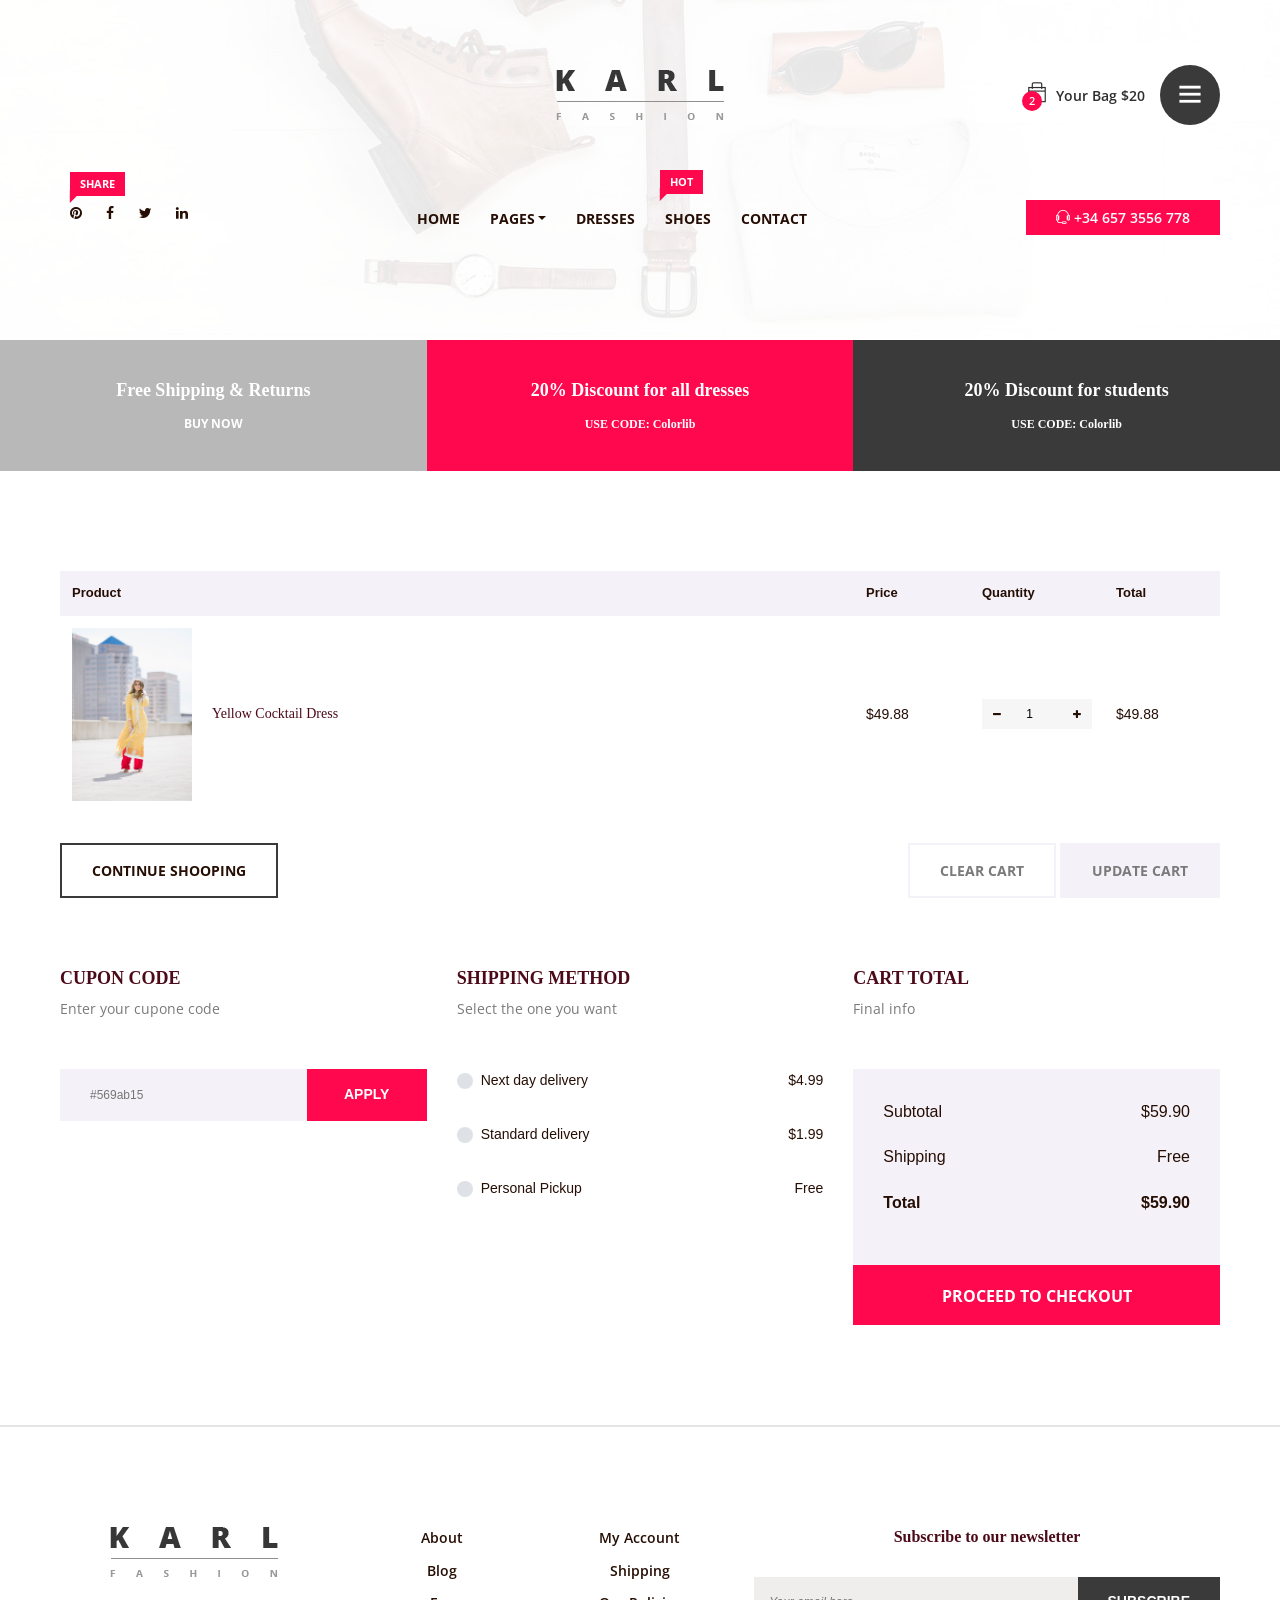
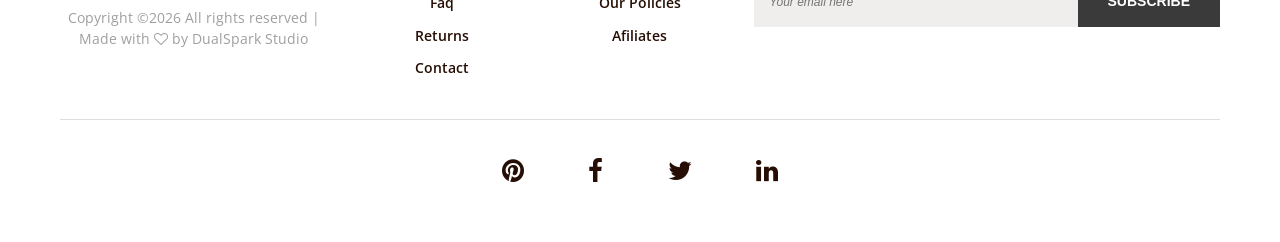
==== cart.html @ 1fbe7772 "Initial commit of my project" ====
<!DOCTYPE html>
<html lang="en">

<head>
    <meta charset="UTF-8">
    <meta name="description" content="">
    <meta http-equiv="X-UA-Compatible" content="IE=edge">
    <meta name="viewport" content="width=device-width, initial-scale=1, shrink-to-fit=no">
    <!-- The above 4 meta tags *must* come first in the head; any other head content must come *after* these tags -->

    <!-- Title  -->
    <title>Karl - Fashion Ecommerce Template | Cart</title>

    <!-- Favicon  -->
    <link rel="icon" href="img/core-img/favicon.ico">

    <!-- Core Style CSS -->
    <link rel="stylesheet" href="css/core-style.css">
    <link rel="stylesheet" href="style.css">

    <!-- Responsive CSS -->
    <link href="css/responsive.css" rel="stylesheet">

</head>

<body>
    <div class="catagories-side-menu">
        <!-- Close Icon -->
        <div id="sideMenuClose">
            <i class="ti-close"></i>
        </div>
        <!--  Side Nav  -->
        <div class="nav-side-menu">
            <div class="menu-list">
                <h6>Categories</h6>
                <ul id="menu-content" class="menu-content collapse out">
                    <!-- Single Item -->
                    <li data-toggle="collapse" data-target="#women" class="collapsed active">
                        <a href="#">Woman wear <span class="arrow"></span></a>
                        <ul class="sub-menu collapse" id="women">
                            <li><a href="#">Midi Dresses</a></li>
                            <li><a href="#">Maxi Dresses</a></li>
                            <li><a href="#">Prom Dresses</a></li>
                            <li><a href="#">Little Black Dresses</a></li>
                            <li><a href="#">Mini Dresses</a></li>
                        </ul>
                    </li>
                    <!-- Single Item -->
                    <li data-toggle="collapse" data-target="#man" class="collapsed">
                        <a href="#">Man Wear <span class="arrow"></span></a>
                        <ul class="sub-menu collapse" id="man">
                            <li><a href="#">Man Dresses</a></li>
                            <li><a href="#">Man Black Dresses</a></li>
                            <li><a href="#">Man Mini Dresses</a></li>
                        </ul>
                    </li>
                    <!-- Single Item -->
                    <li data-toggle="collapse" data-target="#kids" class="collapsed">
                        <a href="#">Children <span class="arrow"></span></a>
                        <ul class="sub-menu collapse" id="kids">
                            <li><a href="#">Children Dresses</a></li>
                            <li><a href="#">Mini Dresses</a></li>
                        </ul>
                    </li>
                    <!-- Single Item -->
                    <li data-toggle="collapse" data-target="#bags" class="collapsed">
                        <a href="#">Bags &amp; Purses <span class="arrow"></span></a>
                        <ul class="sub-menu collapse" id="bags">
                            <li><a href="#">Bags</a></li>
                            <li><a href="#">Purses</a></li>
                        </ul>
                    </li>
                    <!-- Single Item -->
                    <li data-toggle="collapse" data-target="#eyewear" class="collapsed">
                        <a href="#">Eyewear <span class="arrow"></span></a>
                        <ul class="sub-menu collapse" id="eyewear">
                            <li><a href="#">Eyewear Style 1</a></li>
                            <li><a href="#">Eyewear Style 2</a></li>
                            <li><a href="#">Eyewear Style 3</a></li>
                        </ul>
                    </li>
                    <!-- Single Item -->
                    <li data-toggle="collapse" data-target="#footwear" class="collapsed">
                        <a href="#">Footwear <span class="arrow"></span></a>
                        <ul class="sub-menu collapse" id="footwear">
                            <li><a href="#">Footwear 1</a></li>
                            <li><a href="#">Footwear 2</a></li>
                            <li><a href="#">Footwear 3</a></li>
                        </ul>
                    </li>
                </ul>
            </div>
        </div>
    </div>

    <div id="wrapper">

        <!-- ****** Header Area Start ****** -->
        <header class="header_area bg-img background-overlay-white" style="background-image: url(img/bg-img/bg-1.jpg);">
            <!-- Top Header Area Start -->
            <div class="top_header_area">
                <div class="container h-100">
                    <div class="row h-100 align-items-center justify-content-end">

                        <div class="col-12 col-lg-7">
                            <div class="top_single_area d-flex align-items-center">
                                <!-- Logo Area -->
                                <div class="top_logo">
                                    <a href="#"><img src="img/core-img/logo.png" alt=""></a>
                                </div>
                                <!-- Cart & Menu Area -->
                                <div class="header-cart-menu d-flex align-items-center ml-auto">
                                    <!-- Cart Area -->
                                    <div class="cart">
                                        <a href="#" id="header-cart-btn" target="_blank"><span class="cart_quantity">2</span> <i class="ti-bag"></i> Your Bag $20</a>
                                        <!-- Cart List Area Start -->
                                        <ul class="cart-list">
                                            <li>
                                                <a href="#" class="image"><img src="img/product-img/product-10.jpg" class="cart-thumb" alt=""></a>
                                                <div class="cart-item-desc">
                                                    <h6><a href="#">Women's Fashion</a></h6>
                                                    <p>1x - <span class="price">$10</span></p>
                                                </div>
                                                <span class="dropdown-product-remove"><i class="icon-cross"></i></span>
                                            </li>
                                            <li>
                                                <a href="#" class="image"><img src="img/product-img/product-11.jpg" class="cart-thumb" alt=""></a>
                                                <div class="cart-item-desc">
                                                    <h6><a href="#">Women's Fashion</a></h6>
                                                    <p>1x - <span class="price">$10</span></p>
                                                </div>
                                                <span class="dropdown-product-remove"><i class="icon-cross"></i></span>
                                            </li>
                                            <li class="total">
                                                <span class="pull-right">Total: $20.00</span>
                                                <a href="cart.html" class="btn btn-sm btn-cart">Cart</a>
                                                <a href="checkout-1.html" class="btn btn-sm btn-checkout">Checkout</a>
                                            </li>
                                        </ul>
                                    </div>
                                    <div class="header-right-side-menu ml-15">
                                        <a href="#" id="sideMenuBtn"><i class="ti-menu" aria-hidden="true"></i></a>
                                    </div>
                                </div>
                            </div>
                        </div>

                    </div>
                </div>
            </div>

            <!-- Top Header Area End -->
            <div class="main_header_area">
                <div class="container h-100">
                    <div class="row h-100">
                        <div class="col-12 d-md-flex justify-content-between">
                            <!-- Header Social Area -->
                            <div class="header-social-area">
                                <a href="#"><span class="karl-level">Share</span> <i class="fa fa-pinterest" aria-hidden="true"></i></a>
                                <a href="#"><i class="fa fa-facebook" aria-hidden="true"></i></a>
                                <a href="#"><i class="fa fa-twitter" aria-hidden="true"></i></a>
                                <a href="#"><i class="fa fa-linkedin" aria-hidden="true"></i></a>
                            </div>
                            <!-- Menu Area -->
                            <div class="main-menu-area">
                                <nav class="navbar navbar-expand-lg align-items-start">

                                    <button class="navbar-toggler" type="button" data-toggle="collapse" data-target="#karl-navbar" aria-controls="karl-navbar" aria-expanded="false" aria-label="Toggle navigation"><span class="navbar-toggler-icon"><i class="ti-menu"></i></span></button>

                                    <div class="collapse navbar-collapse align-items-start collapse" id="karl-navbar">
                                        <ul class="navbar-nav animated" id="nav">
                                            <li class="nav-item active"><a class="nav-link" href="index.html">Home</a></li>
                                            <li class="nav-item dropdown">
                                                <a class="nav-link dropdown-toggle" href="#" id="karlDropdown" role="button" data-toggle="dropdown" aria-haspopup="true" aria-expanded="false">Pages</a>
                                                <div class="dropdown-menu" aria-labelledby="karlDropdown">
                                                    <a class="dropdown-item" href="index.html">Home</a>
                                                    <a class="dropdown-item" href="shop.html">Shop</a>
                                                    <a class="dropdown-item" href="product-details.html">Product Details</a>
                                                    <a class="dropdown-item" href="cart.html">Cart</a>
                                                    <a class="dropdown-item" href="checkout.html">Checkout</a>
                                                </div>
                                            </li>
                                            <li class="nav-item"><a class="nav-link" href="#">Dresses</a></li>
                                            <li class="nav-item"><a class="nav-link" href="#"><span class="karl-level">hot</span> Shoes</a></li>
                                            <li class="nav-item"><a class="nav-link" href="#">Contact</a></li>
                                        </ul>
                                    </div>
                                </nav>
                            </div>
                            <!-- Help Line -->
                            <div class="help-line">
                                <a href="tel:+346573556778"><i class="ti-headphone-alt"></i> +34 657 3556 778</a>
                            </div>
                        </div>
                    </div>
                </div>
            </div>
        </header>
        <!-- ****** Header Area End ****** -->

        <!-- ****** Top Discount Area Start ****** -->
        <section class="top-discount-area d-md-flex align-items-center">
            <!-- Single Discount Area -->
            <div class="single-discount-area">
                <h5>Free Shipping &amp; Returns</h5>
                <h6><a href="#">BUY NOW</a></h6>
            </div>
            <!-- Single Discount Area -->
            <div class="single-discount-area">
                <h5>20% Discount for all dresses</h5>
                <h6>USE CODE: Colorlib</h6>
            </div>
            <!-- Single Discount Area -->
            <div class="single-discount-area">
                <h5>20% Discount for students</h5>
                <h6>USE CODE: Colorlib</h6>
            </div>
        </section>
        <!-- ****** Top Discount Area End ****** -->

        <!-- ****** Cart Area Start ****** -->
        <div class="cart_area section_padding_100 clearfix">
            <div class="container">
                <div class="row">
                    <div class="col-12">
                        <div class="cart-table clearfix">
                            <table class="table table-responsive">
                                <thead>
                                    <tr>
                                        <th>Product</th>
                                        <th>Price</th>
                                        <th>Quantity</th>
                                        <th>Total</th>
                                    </tr>
                                </thead>
                                <tbody>
                                    <tr>
                                        <td class="cart_product_img d-flex align-items-center">
                                            <a href="#"><img src="img/product-img/product-9.jpg" alt="Product"></a>
                                            <h6>Yellow Cocktail Dress</h6>
                                        </td>
                                        <td class="price"><span>$49.88</span></td>
                                        <td class="qty">
                                            <div class="quantity">
                                                <span class="qty-minus" onclick="var effect = document.getElementById('qty'); var qty = effect.value; if( !isNaN( qty ) &amp;&amp; qty &gt; 1 ) effect.value--;return false;"><i class="fa fa-minus" aria-hidden="true"></i></span>
                                                <input type="number" class="qty-text" id="qty" step="1" min="1" max="99" name="quantity" value="1">
                                                <span class="qty-plus" onclick="var effect = document.getElementById('qty'); var qty = effect.value; if( !isNaN( qty )) effect.value++;return false;"><i class="fa fa-plus" aria-hidden="true"></i></span>
                                            </div>
                                        </td>
                                        <td class="total_price"><span>$49.88</span></td>
                                    </tr>
                                </tbody>
                            </table>
                        </div>

                        <div class="cart-footer d-flex mt-30">
                            <div class="back-to-shop w-50">
                                <a href="shop-grid-left-sidebar.html">Continue shooping</a>
                            </div>
                            <div class="update-checkout w-50 text-right">
                                <a href="#">clear cart</a>
                                <a href="#">Update cart</a>
                            </div>
                        </div>

                    </div>
                </div>

                <div class="row">
                    <div class="col-12 col-md-6 col-lg-4">
                        <div class="coupon-code-area mt-70">
                            <div class="cart-page-heading">
                                <h5>Cupon code</h5>
                                <p>Enter your cupone code</p>
                            </div>
                            <form action="#">
                                <input type="search" name="search" placeholder="#569ab15">
                                <button type="submit">Apply</button>
                            </form>
                        </div>
                    </div>
                    <div class="col-12 col-md-6 col-lg-4">
                        <div class="shipping-method-area mt-70">
                            <div class="cart-page-heading">
                                <h5>Shipping method</h5>
                                <p>Select the one you want</p>
                            </div>

                            <div class="custom-control custom-radio mb-30">
                                <input type="radio" id="customRadio1" name="customRadio" class="custom-control-input">
                                <label class="custom-control-label d-flex align-items-center justify-content-between" for="customRadio1"><span>Next day delivery</span><span>$4.99</span></label>
                            </div>

                            <div class="custom-control custom-radio mb-30">
                                <input type="radio" id="customRadio2" name="customRadio" class="custom-control-input">
                                <label class="custom-control-label d-flex align-items-center justify-content-between" for="customRadio2"><span>Standard delivery</span><span>$1.99</span></label>
                            </div>

                            <div class="custom-control custom-radio">
                                <input type="radio" id="customRadio3" name="customRadio" class="custom-control-input">
                                <label class="custom-control-label d-flex align-items-center justify-content-between" for="customRadio3"><span>Personal Pickup</span><span>Free</span></label>
                            </div>
                        </div>
                    </div>
                    <div class="col-12 col-lg-4">
                        <div class="cart-total-area mt-70">
                            <div class="cart-page-heading">
                                <h5>Cart total</h5>
                                <p>Final info</p>
                            </div>

                            <ul class="cart-total-chart">
                                <li><span>Subtotal</span> <span>$59.90</span></li>
                                <li><span>Shipping</span> <span>Free</span></li>
                                <li><span><strong>Total</strong></span> <span><strong>$59.90</strong></span></li>
                            </ul>
                            <a href="checkout.html" class="btn karl-checkout-btn">Proceed to checkout</a>
                        </div>
                    </div>
                </div>
            </div>
        </div>
        <!-- ****** Cart Area End ****** -->

        <!-- ****** Footer Area Start ****** -->
        <footer class="footer_area">
            <div class="container">
                <div class="row">
                    <!-- Single Footer Area Start -->
                    <div class="col-12 col-md-6 col-lg-3">
                        <div class="single_footer_area">
                            <div class="footer-logo">
                                <img src="img/core-img/logo.png" alt="">
                            </div>
                            <div class="copywrite_text d-flex align-items-center">
                                <p><!-- Link back to Colorlib can't be removed. Template is licensed under CC BY 3.0. -->
Copyright &copy;<script>document.write(new Date().getFullYear());</script> All rights reserved | Made with <i class="fa fa-heart-o" aria-hidden="true"></i> by <a href="https://www.dualsparkstudio.com/" target="_blank">DualSpark Studio</a> 
<!-- Link back to Colorlib can't be removed. Template is licensed under CC BY 3.0. --></p>
                            </div>
                        </div>
                    </div>
                    <!-- Single Footer Area Start -->
                    <div class="col-12 col-sm-6 col-md-3 col-lg-2">
                        <div class="single_footer_area">
                            <ul class="footer_widget_menu">
                                <li><a href="#">About</a></li>
                                <li><a href="#">Blog</a></li>
                                <li><a href="#">Faq</a></li>
                                <li><a href="#">Returns</a></li>
                                <li><a href="#">Contact</a></li>
                            </ul>
                        </div>
                    </div>
                    <!-- Single Footer Area Start -->
                    <div class="col-12 col-sm-6 col-md-3 col-lg-2">
                        <div class="single_footer_area">
                            <ul class="footer_widget_menu">
                                <li><a href="#">My Account</a></li>
                                <li><a href="#">Shipping</a></li>
                                <li><a href="#">Our Policies</a></li>
                                <li><a href="#">Afiliates</a></li>
                            </ul>
                        </div>
                    </div>
                    <!-- Single Footer Area Start -->
                    <div class="col-12 col-lg-5">
                        <div class="single_footer_area">
                            <div class="footer_heading mb-30">
                                <h6>Subscribe to our newsletter</h6>
                            </div>
                            <div class="subscribtion_form">
                                <form action="#" method="post">
                                    <input type="email" name="mail" class="mail" placeholder="Your email here">
                                    <button type="submit" class="submit">Subscribe</button>
                                </form>
                            </div>
                        </div>
                    </div>
                </div>
                <div class="line"></div>

                <!-- Footer Bottom Area Start -->
                <div class="footer_bottom_area">
                    <div class="row">
                        <div class="col-12">
                            <div class="footer_social_area text-center">
                                <a href="#"><i class="fa fa-pinterest" aria-hidden="true"></i></a>
                                <a href="#"><i class="fa fa-facebook" aria-hidden="true"></i></a>
                                <a href="#"><i class="fa fa-twitter" aria-hidden="true"></i></a>
                                <a href="#"><i class="fa fa-linkedin" aria-hidden="true"></i></a>
                            </div>
                        </div>
                    </div>
                </div>
            </div>
        </footer>
        <!-- ****** Footer Area End ****** -->
    </div>
    <!-- /.wrapper end -->

    <!-- jQuery (Necessary for All JavaScript Plugins) -->
    <script src="js/jquery/jquery-2.2.4.min.js"></script>
    <!-- Popper js -->
    <script src="js/popper.min.js"></script>
    <!-- Bootstrap js -->
    <script src="js/bootstrap.min.js"></script>
    <!-- Plugins js -->
    <script src="js/plugins.js"></script>
    <!-- Active js -->
    <script src="js/active.js"></script>

</body>

</html>
---- css/core-style.css ----
/* [Master Stylesheet] */

/* ------------- Index of Stylesheet -------------
:: 1.0 Import Web Fonts
:: 2.0 Import All CSS
:: 3.0 Common/Base CSS
:: 4.0 Wrapper CSS
:: 5.0 Header Area CSS
:: 6.0 Side Menu Area CSS
:: 7.0 Top Discount CSS
:: 8.0 Welcome Area CSS
:: 9.0 Quickview Modal Area CSS
:: 10.0 Top Catagory Area CSS
:: 11.0 New Arrivals Area Start
:: 12.0 Offer Area CSS
:: 13.0 Testimonials CSS
:: 14.0 Footer Area CSS
:: 15.0 Breadcumb Area CSS
:: 16.0 Product Sidebar Area CSS
:: 17.0 Product Details Area CSS
:: 18.0 Cart Page CSS
:: 19.0 Checkout Area CSS
------------------------------------------------ */

/* --------------------
:: 1.0 Import Web Fonts
-------------------- */

@import url('https://fonts.googleapis.com/css?family=Open+Sans:300,400,600,700,800');

/* ------------------
:: 2.0 Import All CSS
------------------ */

@import '../css/bootstrap.min.css';
@import '../css/owl.carousel.css';
@import '../css/font-awesome.min.css';
@import '../css/themify-icons.css';
@import '../css/magnific-popup.css';
@import '../css/animate.css';
@import '../css/jquery-ui.min.css';

/* -------------------
:: 3.0 Common/Base CSS
------------------- */

* {
    margin: 0;
    padding: 0;
}

body {
    font-family: 'Open Sans', sans-serif;
    font-weight: 400;
    overflow-x: hidden;
}

h1,
h2,
h3,
h4,
h5,
h6 {
    color: #3a3a3a;
    line-height: 1.2;
    font-family: 'Open Sans', sans-serif;
    font-weight: 700;
}

p {
    color: #3a3a3a;
    font-size: 1em;
    line-height: 1.5;
    font-family: 'Open Sans', sans-serif;
    font-weight: 400;
}

a:focus {
    outline: 0 solid;
}

a,
a:hover,
a:focus {
    -webkit-transition: all 500ms ease 0s;
    transition: all 500ms ease 0s;
    text-decoration: none;
    outline: none;
    color: #000000;
    font-family: 'Open Sans', sans-serif;
    font-weight: 400;
}

ul,
ol {
    margin: 0;
}

ol li,
ul li {
    list-style: outside none none;
}

img {
    height: auto;
    max-width: 100%;
}

.background-overlay,
.background-overlay-white {
    position: relative;
    z-index: 2;
    background-position: center center;
    background-size: cover;
}

.background-overlay:before,
.background-overlay-white:before {
    position: absolute;
    z-index: -1;
    top: 0;
    left: 0;
    width: 100%;
    height: 100%;
    content: "";
}

.background-overlay:before {
    background-color: rgba(0, 0, 0, 0.5);
}

.background-overlay-white:before {
    background-color: rgba(255, 255, 255, 0.9);
}

.karl-table {
    display: table;
    z-index: 9;
    position: absolute;
    width: 100%;
    height: 100%;
    margin: 0;
}

.karl-table-cell {
    display: table-cell;
    vertical-align: middle;
}

.mt-15 {
    margin-top: 15px;
}

.mt-30 {
    margin-top: 30px;
}

.mt-50 {
    margin-top: 50px;
}

.mt-70 {
    margin-top: 70px;
}

.mt-100 {
    margin-top: 100px;
}

.mb-15 {
    margin-bottom: 15px;
}

.mb-30 {
    margin-bottom: 30px;
}

.mb-50 {
    margin-bottom: 50px;
}

.ml-15 {
    margin-left: 15px;
}

.ml-30 {
    margin-left: 30px;
}

.mr-15 {
    margin-right: 15px;
}

.mr-30 {
    margin-right: 30px;
}

.mb-70 {
    margin-bottom: 70px;
}

.mb-100 {
    margin-bottom: 100px;
}

.bg-img {
    background-position: center center;
    background-size: cover;
    background-repeat: no-repeat;
}

.bg-white {
    background-color: #fff;
}

.bg-dark {
    background-color: #000;
}

.bg-transparent {
    background-color: transparent;
}

.bg-transparent-dark {
    background-color: rgba(0, 0, 0, 0.5) !important;
}

.bg-transparent-light {
    background-color: rgba(255, 255, 255, 0.5) !important;
}

.bg-dark3 {
    background-color: rgba(0, 0, 0, 0.75) !important;
}

.bg-dark2 {
    background-color: rgba(0, 0, 0, 0.5) !important;
}

.font-bold {
    font-weight: 700;
}

.font-light {
    font-weight: 300;
}

.line,
.line-mtb15 {
    width: 100%;
    height: 1px;
    background-color: #ddd;
    margin: 30px 0;
}

.line-mtb15 {
    margin: 15px 0;
}

.height-500 {
    height: 500px !important;
}

.height-600 {
    height: 600px !important;
}

.height-700 {
    height: 700px !important;
}

.height-800 {
    height: 800px !important;
}

#scrollUp {
    background-color: #ff084e;
    border-radius: 0;
    bottom: 0;
    box-shadow: 0 2px 6px 0 rgba(0, 0, 0, 0.3);
    color: #fff;
    font-size: 24px;
    height: 40px;
    line-height: 40px;
    right: 60px;
    text-align: center;
    width: 40px;
}

.section_padding_100 {
    padding: 100px 0;
}

.section_padding_100_0 {
    padding: 100px 0 0;
}

.section_padding_0_100 {
    padding: 0 0 100px;
}

.section_heading {
    margin-bottom: 50px;
    position: relative;
    z-index: 1;
}

.section_heading h2 {
    font-size: 48px;
    margin-bottom: 0;
    text-transform: uppercase;
}

.section_heading.text-left {
    text-align: left !important;
}

.karl-btn {
    display: inline-block;
    min-width: 170px;
    height: 55px;
    color: #fff;
    border: 3px solid #fff;
    border-radius: 2px;
    padding: 0 30px;
    text-transform: uppercase;
    font-size: 14px;
    font-weight: 700;
    line-height: 49px;
}

.karl-btn:hover,
.karl-btn:focus {
    font-weight: 700;
    color: #fff;
    background-color: #ff084e;
    border-color: #ff084e;
}

/* -------------------
:: 4.0 Wrapper CSS
------------------- */

#wrapper {
    position: relative;
    z-index: 1000;
    background-color: #fff;
    left: 0;
    top: 0;
    -webkit-transition: all linear 500ms;
    transition: all linear 500ms;
    box-shadow: 0 0 50px rgba(0, 0, 0, 0.2);
}

#wrapper.karl-side-menu-open {
    top: 0;
    left: 300px;
    -webkit-transition-duration: 500ms;
    transition-duration: 500ms;
}

#wrapper.karl-side-menu-open:after {
    top: 0;
    left: 0;
    width: 100%;
    height: 100%;
    background-color: rgba(0, 0, 0, 0.5);
    content: '';
    position: absolute;
    z-index: 1200;
}

/* ------------------------
:: 5.0 Header Area CSS
------------------------ */

.top_header_area {
    height: 150px;
    width: 100%;
    position: relative;
    z-index: 1000;
}

.cart > a {
    color: #2e2e2e;
    font-size: 14px;
    line-height: 1;
    position: relative;
    z-index: 1;
    font-weight: 600;
}

.cart > a > i {
    font-size: 20px;
    padding-right: 5px;
}

.cart_quantity {
    background-color: #ff084e;
    border-radius: 50%;
    color: #fff;
    font-size: 11px;
    height: 20px;
    line-height: 20px;
    position: absolute;
    left: -5px;
    text-align: center;
    top: 5px;
    width: 20px;
    z-index: 2;
    -webkit-transition-duration: 500ms;
    transition-duration: 500ms;
    font-weight: 600;
}

.main-menu-area {
    position: relative;
    z-index: 500;
}

.header-right-side-menu > a {
    width: 60px;
    display: block;
    height: 60px;
    text-align: center;
    line-height: 60px;
    font-size: 24px;
    background-color: #3a3a3a;
    color: #fff;
    border-radius: 50%;
}

.header-right-side-menu > a:focus,
.header-right-side-menu > a:hover {
    background-color: #ff084e;
    color: #fff;
}

.hero_meta_area .cart:hover .cart_quantity {
    background-color: #000000;
    color: #fff;
}

.hero_meta_area .cart,
.hero_meta_area .user_thumb {
    position: relative;
    z-index: 999;
    -webkit-transition-duration: 500ms;
    transition-duration: 500ms;
}

.cart {
    position: relative;
    z-index: 200;
}

.cart-list {
    background-color: #f4f6f8;
    box-shadow: 2px 0 20px rgba(0, 0, 0, 0.15);
    -webkit-transition-duration: 750ms;
    transition-duration: 750ms;
    border-radius: 0;
    display: none;
    position: absolute;
    right: -44px;
    top: 50px;
    width: 280px;
    z-index: 120;
}

.cart-data-open .cart-list {
    display: block;
}

.cart-list > li {
    border-bottom: 1px solid #ebebeb;
    padding: 20px 15px;
    position: relative;
    text-align: left;
    z-index: 1;
}

.cart-list li .image {
    left: 15px;
    position: absolute;
    top: 20px;
    z-index: 9;
}

.cart-list .image > img {
    width: 40px;
    height: 40px;
}

.cart-item-desc {
    padding-left: 55px;
}

.cart-item-desc > h6 {
    font-size: 13px;
    margin-bottom: 5px;
}

.cart-list li .btn-checkout,
.cart-list li .btn-cart {
    background-color: #ff084e;
    border-radius: 0;
    color: #fff;
    font-size: 13px;
}

.cart-list li .btn-cart {
    background-color: #3a3a3a;
}

.cart-item-desc > p {
    font-size: 14px;
    margin: 0;
}

.cart-list li span {
    font-size: 13px;
    text-transform: uppercase;
}

.main_header_area {
    height: 150px;
    padding-top: 30px;
}

.header-social-area a {
    display: inline-block;
    padding: 0 10px;
    font-size: 14px;
    position: relative;
    z-index: 1;
}

.help-line a {
    width: auto;
    height: 35px;
    padding: 0 30px;
    background-color: #ff084e;
    color: #fff;
    display: block;
    line-height: 35px;
    font-size: 14px;
    font-weight: 600;
}

.help-line a:hover,
.help-line a:focus {
    background-color: #3a3a3a;
}

.navbar-expand-lg .navbar-nav .nav-link {
    padding-right: 15px;
    padding-left: 15px;
    position: relative;
    z-index: 1;
    font-size: 14px;
    font-weight: 700;
    text-transform: uppercase;
}

.main-menu-area .navbar {
    padding: 0;
}

.dropdown-menu.show {
    border: none;
    box-shadow: 3px 3px 20px rgba(0, 0, 0, 0.15);
}

.dropdown-menu .dropdown-item {
    font-size: 14px;
    font-weight: 700;
    text-transform: uppercase;
}

.dropdown-menu .dropdown-item:focus,
.dropdown-menu .dropdown-item:hover {
    color: #fff;
    text-decoration: none;
    background-color: #ff084e;
    font-weight: 700;
}

/* -------------------
:: 6.0 Side Menu Area CSS
------------------- */

.catagories-side-menu {
    background-color: #fff;
    width: 300px;
    position: fixed;
    top: 0;
    left: 0;
    height: 100%;
    z-index: 1;
}

#sideMenuClose {
    color: #fff;
    width: 20%;
    height: 50px;
    line-height: 50px;
    font-size: 18px;
    text-align: center;
    border-radius: 0;
    cursor: pointer;
    z-index: 99;
    position: absolute;
    top: 0;
    right: 0;
    -webkit-transition-duration: 500ms;
    transition-duration: 500ms;
    background-color: #3a3a3a;
}

#sideMenuClose:hover {
    background-color: #ff084e;
}

.menu-list {
    margin-top: 50px;
}

.menu-list h6 {
    padding: 30px 15px;
    margin-bottom: 0;
    border-bottom: 1px solid #ebebeb;
}

.menu-content ul,
.menu-content li {
    list-style: none;
    padding: 0;
    margin: 0;
    cursor: pointer;
}

.menu-content ul :not(collapsed) .arrow:before,
.menu-content li :not(collapsed) .arrow:before {
    font-family: FontAwesome;
    content: "\f078";
    display: inline-block;
    padding-left: 10px;
    padding-right: 15px;
    vertical-align: middle;
    float: right;
    color: #9f9f9f;
}

.menu-content ul .sub-menu li,
.menu-content li .sub-menu li {
    border: none;
    border-bottom: 1px solid #ebebeb;
    margin-left: 0;
    padding-left: 5px;
}

.menu-content li {
    padding-left: 0px;
    border-bottom: 1px solid #ebebeb;
}

.menu-content li a {
    position: relative;
    z-index: 1;
    text-decoration: none;
    color: #3a3a3a;
    height: 45px;
    display: block;
    line-height: 45px;
    padding-left: 30px;
    font-size: 13px;
}

.menu-content .sub-menu li a {
    position: relative;
    z-index: 1;
    text-decoration: none;
    color: #3a3a3a;
    height: 40px;
    display: inline-block;
    line-height: 40px;
}

.menu-content li .sub-menu li a:before {
    width: 10px;
    height: 10px;
    border: 1px solid #858585;
    background-color: transparent;
    border-radius: 2px;
    display: inline-block;
    margin-left: 10px;
    margin-right: 10px;
    content: '';
    position: absolute;
    top: 15px;
    left: 0;
}

.menu-content > li > a:before {
    width: 10px;
    height: 10px;
    border: 1px solid #ff084e;
    background-color: #ff084e;
    border-radius: 2px;
    display: inline-block;
    margin-left: 10px;
    margin-right: 10px;
    content: '';
    position: absolute;
    top: 18px;
    left: 0;
}

.menu-content > li.collapsed > a:before {
    width: 10px;
    height: 10px;
    border: 1px solid #858585;
    background-color: transparent;
    border-radius: 2px;
    display: inline-block;
    margin-left: 10px;
    margin-right: 10px;
    content: '';
    position: absolute;
    top: 18px;
    left: 0;
}

.menu-list .menu-content {
    display: block;
}

/* -------------------
:: 7.0 Top Discount CSS
------------------- */

.top-discount-area .single-discount-area {
    -webkit-box-flex: 0;
    -ms-flex: 0 0 33.333333%;
    flex: 0 0 33.333333%;
    max-width: 33.333333%;
    padding: 40px 15px;
    background-color: #b8b8b8;
    text-align: center;
    -ms-flex-item-align: stretch;
        align-self: stretch;
}

.top-discount-area .single-discount-area:nth-child(2) {
    background-color: #ff084e;
}

.top-discount-area .single-discount-area:last-child {
    background-color: #3a3a3a;
}

.top-discount-area .single-discount-area h5 {
    font-size: 18px;
    color: #fff;
    margin-bottom: 15px;
}

.top-discount-area .single-discount-area h6,
.top-discount-area .single-discount-area a {
    font-size: 12px;
    color: #fff;
    font-weight: 700;
    margin-bottom: 0;
}

/* ---------------------
:: 8.0 Welcome Area CSS
--------------------- */

.single_slide {
    background-position: center top;
    background-size: cover;
    position: relative;
    z-index: 1;
}

.welcome_slide_text {
    position: relative;
    z-index: 1;
}

.welcome_slide_text > h2,
.single_catagory_area h2 {
    font-size: 92px;
    letter-spacing: 0;
    margin-left: -5px;
    text-transform: uppercase;
    color: #fff;
    margin-bottom: 20px;
}

.welcome_slide_text h6,
.single_catagory_area h6 {
    color: #fff;
    font-size: 14px;
    margin-bottom: 5px;
}

.welcome_slides.owl-carousel .owl-dots {
    position: absolute;
    top: 50%;
    left: 1%;
    z-index: 5;
    width: 30px;
    background-color: transparent;
    height: auto;
    text-align: center;
    -webkit-transform: translateY(-50%);
    transform: translateY(-50%);
}

.welcome_slides.owl-carousel .owl-dot {
    background-color: #fff;
    border: 2px solid #fff;
    border-radius: 50%;
    display: block;
    height: 9px;
    margin: 15px 10px;
    width: 9px;
}

.welcome_slides.owl-carousel .owl-dot.active {
    background-color: #ff084e;
    border-color: #ff084e;
}

/* -----------------------------
:: 9.0 Quickview Modal Area CSS
----------------------------- */

#quickview button.close {
    box-shadow: none;
    position: absolute;
    right: 15px;
    text-align: right;
    top: 10px;
    z-index: 9;
}

.quickview_body {
    position: relative;
    z-index: 1;
    overflow: hidden;
}

.quickview_pro_img {
    border: 1px solid #f6f6f6;
    position: relative;
    width: 100%;
    z-index: 1;
}

.quickview_pro_img .hover_img {
    left: 0;
    opacity: 0;
    -ms-filter: "progid:DXImageTransform.Microsoft.Alpha(Opacity=0)";
    position: absolute;
    top: -30px;
    -webkit-transition-duration: 500ms;
    transition-duration: 500ms;
}

.quickview_pro_img:hover .hover_img {
    top: 0;
    opacity: 1;
    -ms-filter: "progid:DXImageTransform.Microsoft.Alpha(Opacity=100)";
}

.quickview_pro_des .title {
    text-transform: capitalize;
}

.quickview_pro_des {
    padding: 30px 0;
}

.quickview_pro_des .price > span {
    color: #888;
    font-size: 14px;
    text-decoration: line-through;
}

.quickview_pro_des > p {
    font-size: 13px;
}

.quickview_pro_des > a {
    color: #19B5FE;
    font-size: 13px;
    text-decoration: underline;
}

.quickview_body .quantity > input {
    -moz-appearance: textfield;
    border: 1px solid #f6f6f6;
    height: 35px;
    text-align: center;
    width: 40px;
    font-size: 13px;
}

.quickview_body .quantity {
    -webkit-box-align: center;
    -ms-flex-align: center;
    align-items: center;
    display: -webkit-box;
    display: -ms-flexbox;
    display: flex;
}

.quickview_body .cart {
    display: -webkit-box;
    display: -ms-flexbox;
    display: flex;
}

.quickview_body .qty-plus,
.quickview_body .qty-minus {
    background-color: transparent;
    border: 1px solid #f6f6f6;
    color: #000;
    cursor: pointer;
    height: 35px;
    text-align: center;
    width: 22px;
}

.quickview_body .qty-plus {
    border-left: 0 solid transparent;
}

.quickview_body .qty-minus {
    border-right: 0 solid transparent;
}

.quickview_body .cart-submit {
    background-color: #ff084e;
    border: medium none;
    color: #fff;
    cursor: pointer;
    font-size: 13px;
    height: 35px;
    margin-left: 15px;
    width: 120px;
    -webkit-transition-duration: 500ms;
    transition-duration: 500ms;
}

.quickview_body .cart-submit:hover {
    background-color: #ff084e;
    color: #fff;
}

.quickview_body .qty-minus i,
.quickview_body .qty-plus i {
    color: #888;
    font-size: 10px;
    line-height: 33px;
}

.quickview_body .modal_pro_wishlist > a,
.quickview_body .modal_pro_compare > a {
    background-color: #e91e63;
    color: #fff;
    display: block;
    height: 35px;
    margin: 0 15px;
    text-align: center;
    width: 35px;
    font-size: 22px;
}

.quickview_body .modal_pro_wishlist > a:hover,
.quickview_body .modal_pro_compare > a:hover {
    background-color: #000;
    color: #fff;
}

.quickview_body .modal_pro_compare > a {
    background-color: #00bcd4;
    margin: 0;
}

.quickview_body .modal_pro_wishlist > a i,
.quickview_body .modal_pro_compare > a i {
    line-height: 35px;
}

.quickview_body .share_wf > p {
    font-size: 13px;
    margin-bottom: 5px;
    text-transform: capitalize;
}

.quickview_body .share_wf ._icon > a {
    color: #888;
    font-size: 14px;
    margin-right: 5px;
}

.quickview_body .share_wf ._icon > a:hover {
    color: #000;
}

.quickview_body .top_seller_product_rating > i {
    color: #ff9800;
    font-size: 13px;
}

/* --------------------------
:: 10.0 Top Catagory Area CSS
-------------------------- */

.single_catagory_area {
    padding: 150px 50px;
    width: 50%;
    -webkit-box-flex: 0;
    -ms-flex: 0 0 50%;
    flex: 0 0 50%;
    -webkit-transition-duration: 500ms;
    transition-duration: 500ms;
    position: relative;
    z-index: 1;
}

.single_catagory_area:after {
    content: "";
    width: 100%;
    height: 100%;
    background-color: #ff084e;
    position: absolute;
    top: 0;
    left: 0;
    z-index: -8;
    opacity: 0;
    -ms-filter: "progid:DXImageTransform.Microsoft.Alpha(Opacity=0)";
    -webkit-transition-duration: 500ms;
    transition-duration: 500ms;
}

.single_catagory_area:hover:after {
    opacity: 0.7;
    -ms-filter: "progid:DXImageTransform.Microsoft.Alpha(Opacity=70)";
}

.single_catagory_area h6 {
    text-transform: uppercase;
}

.catagory-content {
    width: 55%;
}

/* ----------------------------
:: 11.0 New Arrivals Area Start
---------------------------- */

.portfolio-menu > .btn {
    font-size: 14px;
    font-weight: 700;
    color: #9f9f9f;
    background-color: transparent;
    padding: 0 15px;
    text-transform: uppercase;
}

.portfolio-menu > .btn:focus,
.portfolio-menu > .btn.active {
    color: #3a3a3a;
    box-shadow: none;
}

.single_gallery_item {
    margin-bottom: 100px;
    overflow: hidden
}

.product-img {
    position: relative;
    z-index: 1;
    overflow: hidden
}

.product-img > img {
    width: 100%;
    -webkit-transition-duration: 500ms;
    transition-duration: 500ms;
}

.single_gallery_item:hover .product-img > img {
    -webkit-transform: scale(1.15);
    transform: scale(1.15);
}

.product-img .product-quicview {
    position: absolute;
    width: 100%;
    height: 100%;
    z-index: 9;
    top: 0;
    left: 0;
    display: -webkit-box;
    display: -ms-flexbox;
    display: flex;
    -webkit-box-align: center;
    -ms-flex-align: center;
    align-items: center;
    -webkit-box-pack: center;
    -ms-flex-pack: center;
    justify-content: center;
    background-color: rgba(23, 24, 24, 0.6);
    opacity: 0;
    -ms-filter: "progid:DXImageTransform.Microsoft.Alpha(Opacity=0)";
    -webkit-transition-duration: 500ms;
    transition-duration: 500ms;
}

.product-img:hover .product-quicview {
    opacity: 1;
    -ms-filter: "progid:DXImageTransform.Microsoft.Alpha(Opacity=100)";
}

.product-img .product-quicview > a {
    width: 72px;
    height: 72px;
    border: 2px solid rgba(255, 255, 255, 0.8);
    border-radius: 50%;
    text-align: center;
    color: rgba(255, 255, 255, 0.8);
    font-size: 36px;
    line-height: 72px;
}

.product-img .product-quicview > a:hover {
    border: 2px solid rgba(255, 255, 255, 1);
    color: rgba(255, 255, 255, 1);
}

.product-description {
    margin-top: 20px;
}

.product-description h4 {
    font-weight: 400;
    color: #9f9f9f;
    margin-bottom: 5px;
    display: block;
}

.product-description p {
    font-size: 15px;
    margin: 0;
}

.product-description .add-to-cart-btn {
    margin-top: 50px;
    font-size: 12px;
    font-weight: 700;
    color: #ff084e;
    display: block;
}

.product-description .add-to-cart-btn:hover {
    color: #2a2a2a;
}

/* -------------------
:: 12.0 Offer Area CSS
------------------- */

.offer_area {
    position: relative;
    z-index: 1;
}

.offer-content-area {
    background-color: rgba(58, 58, 58, 0.7);
    padding: 100px 50px 50px;
    position: relative;
    z-index: 1;
}

.offer-content-area h2 {
    position: relative;
    z-index: 1;
    color: #fff;
    font-size: 48px;
    text-transform: uppercase;
    margin-bottom: 0;
}

.karl-level {
    position: absolute;
    z-index: 2;
    color: #fff;
    font-size: 11px;
    text-transform: uppercase;
    font-weight: 700;
    background-color: #ff084e;
    padding: 3px 10px;
    top: -30px;
    left: 10px;
}

.karl-level:after {
    position: absolute;
    z-index: 2;
    content: "";
    width: 0;
    height: 0;
    border-style: solid;
    border-width: 0 9px 9px 9px;
    border-color: transparent transparent #ff084e transparent;
    bottom: -2px;
    left: -6px;
    -webkit-transform: rotate(-45deg);
    transform: rotate(-45deg);
}

.offer-content-area p {
    color: #fff;
    font-weight: 600;
    font-size: 14px;
}

.offer-product-price h3 {
    color: #ff084e;
}

.offer-product-price h3 span {
    margin-right: 15px;
    font-weight: 400;
    text-decoration: line-through;
    color: #fff;
}

/* -------------------
:: 13.0 Testimonials CSS
------------------- */

.single-testimonial-area .quote {
    font-size: 72px;
    font-weight: 700;
    color: #ff084e;
    line-height: 1;
}

.single-testimonial-area h6 {
    line-height: 2;
    color: #9f9f9f;
}

.testimonial-info {
    margin-top: 60px;
}

.testimonial-info .tes-thumbnail {
    width: 67px;
    height: 67px;
    border-radius: 50%;
    margin-right: 20px;
}

.testimonial-info .tes-thumbnail img {
    width: 100%;
    height: 100%;
    border-radius: 50%;
}

.testimonial-info .testi-data > p {
    font-size: 14px;
    text-align: left;
    font-weight: 700;
    margin-bottom: 0;
}

.testimonial-info .testi-data span {
    font-size: 12px;
    text-align: left;
    display: block;
    font-weight: 700;
    color: #ff084e;
}

.karl-testimonials-slides.owl-carousel .owl-dots {
    position: absolute;
    top: 50%;
    left: -20%;
    z-index: 5;
    width: 30px;
    background-color: transparent;
    height: auto;
    text-align: center;
    -webkit-transform: translateY(-50%);
    transform: translateY(-50%);
}

.karl-testimonials-slides.owl-carousel .owl-dot {
    border: 2px solid #9f9f9f;
    border-radius: 50%;
    display: block;
    height: 9px;
    margin: 15px 10px;
    width: 9px;
}

.karl-testimonials-slides.owl-carousel .owl-dot.active {
    background-color: #ff084e;
    border-color: #ff084e;
}

/* ----------------------
:: 14.0 Footer Area CSS
---------------------- */

.footer_area {
    background-color: #fff;
    border-top: 2px solid #e5e5e5;
    padding: 100px 0 50px;
}

.footer_content > p {
    font-size: 14px;
}

.footer_content > p:first-child {
    margin-bottom: 30px;
}

.footer_social_area > a {
    display: inline-block;
    font-size: 26px;
    padding: 0 30px;
}

.footer_social_area > a:hover {
    -webkit-transform: translateY(-5px);
    transform: translateY(-5px);
    color: #ff084e;
}

.footer_widget_menu a {
    display: block;
    font-size: 14px;
    margin-bottom: 10px;
    text-transform: capitalize;
    -webkit-transition-duration: 500ms;
    transition-duration: 500ms;
    font-weight: 600;
}

.footer_widget_menu a:hover {
    margin-left: 5px;
}

.footer_widget_menu a i {
    padding-right: 5px;
}

.subscribtion_form {
    position: relative;
    z-index: 1;
}

.subscribtion_form .mail {
    border: none;
    border-radius: 0;
    font-size: 12px;
    height: 50px;
    padding: 5px 15px;
    width: 100%;
    background-color: #f0eded;
    color: #929191;
    font-style: italic;
}

.subscribtion_form .submit {
    background-color: #3a3a3a;
    border: none;
    border-radius: 0;
    color: #fff;
    cursor: pointer;
    font-size: 14px;
    height: 50px;
    position: absolute;
    right: 0;
    text-transform: uppercase;
    top: 0;
    -webkit-transition-duration: 500ms;
    transition-duration: 500ms;
    padding: 0 30px;
    font-weight: 700;
}

.subscribtion_form .submit:hover {
    background-color: #ff084e;
    color: #fff;
}

.copywrite_text > p {
    color: #9f9f9f;
    font-size: 14px;
    margin-top: 30px;
    display: block;
}

/* ------------------------
:: 15.0 Breadcumb Area CSS
------------------------ */

.breadcumb_area {
    padding-top: 100px;
    padding-bottom: 40px;
}

.breadcumb_area .breadcrumb {
    margin-bottom: 0;
    background-color: transparent;
    padding: 0;
}

.breadcumb_area .breadcrumb-item,
.breadcumb_area .breadcrumb-item > a {
    text-transform: capitalize;
    font-size: 14px;
}

.backToHome {
    font-size: 12px;
    margin-top: 25px;
}

/* ------------------------------
:: 16.0 Product Sidebar Area CSS
------------------------------ */

.widget {
    border-bottom: 2px solid #ebebeb;
    padding-bottom: 50px;
}

.widget:last-child {
    border-bottom: none;
    padding-bottom: 0;
}

.custom-checkbox .custom-control-indicator {
    border-radius: 50%;
}

.custom-control-input:checked ~ .custom-control-indicator {
    background-color: #00bcd4;
    color: #fff;
    box-shadow: none !important;
}

.widget-title {
    font-size: 14px;
    font-weight: 700;
    text-transform: uppercase;
}

.widget-desc .custom-control-description {
    font-size: 14px;
}

.widget.rating .widget-desc a {
    color: #ff9800;
    font-size: 14px;
}

.widget.size .widget-desc li {
    display: inline-block;
}

.widget.size .widget-desc a {
    display: block;
    font-size: 14px;
    padding: 5px 10px;
}

.widget.size .widget-desc a:hover,
.widget.size .widget-desc a:focus {
    background-color: #ff084e;
    color: #fff;
}

.widget.price .ui-slider-handle {
    background-color: #3a3a3a;
    border: none;
    border-radius: 0;
    top: -6px;
    width: 15px;
    height: 15px;
}

.widget.price .ui-slider-range.ui-corner-all.ui-widget-header {
    background-color: #3a3a3a;
}

.widget.price .ui-slider-horizontal {
    height: 5px;
}

.widget.price .range-price {
    font-size: 14px;
    font-weight: 700;
    margin-top: 15px;
    text-transform: uppercase;
}

.widget.color .widget-desc ul li a {
    width: 25px;
    height: 25px;
    display: block;
    background-color: #000;
    position: relative;
    z-index: 1;
}

.widget.color .widget-desc ul li.gray a {
    background-color: #d7d7d7;
}

.widget.color .widget-desc ul li.red a {
    background-color: #fd4f4f;
}

.widget.color .widget-desc ul li.yellow a {
    background-color: #fcf29c;
}

.widget.color .widget-desc ul li.green a {
    background-color: #8fc99c;
}

.widget.color .widget-desc ul li.teal a {
    background-color: #bc83b1;
}

.widget.color .widget-desc ul li.cyan a {
    background-color: #9ee7f4;
}

.widget.color .widget-desc ul li a:after {
    width: calc(100% + 6px);
    height: calc(100% + 6px);
    display: block;
    border: 2px solid #ff084e;
    position: absolute;
    z-index: -1;
    top: -3px;
    left: -3px;
    content: "";
    opacity: 0;
    -ms-filter: "progid:DXImageTransform.Microsoft.Alpha(Opacity=0)";
}

.widget.color .widget-desc ul li a:hover:after,
.widget.color .widget-desc ul li a:focus:after {
    opacity: 1;
    -ms-filter: "progid:DXImageTransform.Microsoft.Alpha(Opacity=100)";
}

.widget.color .widget-desc ul li a span {
    font-size: 12px;
    display: block;
    padding-top: 35px;
}

.single-recommended-product .single-recommended-thumb,
.single-recommended-product .single-recommended-desc {
    max-width: 50%;
    -webkit-box-flex: 0;
    -ms-flex: 0 0 50%;
    flex: 0 0 50%;
}

.single-recommended-product .single-recommended-desc h6 {
    font-size: 14px;
}

.pagination-sm .page-link {
    padding: 0;
    font-size: 15px;
    line-height: 37px;
    width: 37px;
    text-align: center;
    font-weight: 700;
    color: #9f9f9f;
    border: 2px solid #9f9f9f;
    margin-right: 5px;
    background-color: transparent;
}

.pagination-sm .page-link:hover,
.pagination-sm .page-item.active .page-link,
.pagination-sm .page-link:focus {
    color: #ff084e;
    border: 2px solid #ff084e;
    background-color: transparent;
}

.pagination-sm .page-item:first-child .page-link {
    border-top-left-radius: 0;
    border-bottom-left-radius: 0;
}

.pagination-sm .page-item:last-child .page-link {
    border-top-right-radius: 0;
    border-bottom-right-radius: 0;
}

/* ------------------------------
:: 17.0 Product Details Area CSS
------------------------------ */

.single_product_thumb {
    margin-bottom: 100px;
}

.single_product_thumb .carousel-indicators {
    bottom: -86px;
    -webkit-box-pack: left;
    -ms-flex-pack: left;
    justify-content: left;
    left: 0;
    margin: 0;
    display: -moz-flex;
    display: -ms-flex;
    display: -o-flex;
    display: -webkit-box;
    display: -ms-flexbox;
    display: flex;
    width: 100%;
}

.single_product_thumb .carousel-indicators li {
    background-position: center center;
    background-size: cover;
    height: 80px;
    width: 25%;
}

.single_product_thumb .carousel-inner {
    border: 1px solid #ddd;
    margin: 0 3px;
    width: calc(100% - 6px);
}

.single_product_thumb .carousel-indicators li.active {
    border: 1px solid #ddd;
}

.single_product_thumb .product_badge {
    top: 30px;
}

.single_product_desc {
    position: relative;
    z-index: 1;
}

.single_product_desc .title {
    font-size: 24px;
    margin-bottom: 15px;
}

.single_product_desc .price {
    margin-bottom: 15px;
}

.single_product_desc .available {
    margin-bottom: 15px;
    font-size: 12px;
}

.single_product_desc .single_product_ratings i {
    color: #ff9800;
    font-size: 14px;
}

.single_product_desc .single_product_ratings span {
    font-size: 13px;
}

.single_product_desc .single_product_desc .price {
    font-size: 18px;
}

.single_product_desc .short_overview > h6 {
    font-size: 14px;
}

.single_product_desc .short_overview > p {
    color: #888;
    font-size: 14px;
    font-weight: 300;
}

.single_product_desc .custom-control {
    margin-right: 0;
}

.single_product_desc .widget.size .widget-desc a {
    font-size: 12px;
    padding: 0;
    width: 37px;
    height: 37px;
    border: 2px solid #3a3a3a;
    font-weight: 700;
    text-align: center;
    line-height: 33px;
}

.single_product_desc .widget.size .widget-desc a:hover,
.single_product_desc .widget.size .widget-desc a:focus {
    border: 2px solid #ff084e;
    background-color: #ff084e;
}

.single_product_desc .widget.size {
    border-bottom: none;
    padding-bottom: 0;
}

.single_product_desc .cart .qty-text {
    border: 1px solid #ddd;
    height: 40px;
    padding: 5px 15px;
    width: 140px;
    -moz-appearance: textfield;
    -webkit-appearance: textfield;
    appearance: textfield;
    font-size: 14px;
}

.single_product_desc .cart .quantity {
    display: inline-block;
    float: left;
    position: relative;
    z-index: 1;
}

.single_product_desc .cart .qty-minus,
.single_product_desc .cart .qty-plus {
    background-color: #fff;
    border: 1px solid #ddd;
    display: block;
    height: 20px;
    position: absolute;
    right: 0;
    text-align: center;
    top: 0;
    width: 30px;
    z-index: 99;
    cursor: pointer;
    font-size: 10px;
    line-height: 20px;
    color: #888;
}

.single_product_desc .cart .qty-plus {
    top: auto;
    bottom: 0;
}

.single_product_desc .cart .cart-submit {
    background-color: #ff084e;
    border: medium none;
    color: #fff;
    font-size: 14px;
    height: 40px;
    margin-left: 15px;
    text-transform: uppercase;
    width: 150px;
    cursor: pointer;
    border-radius: 0;
}


.single_product_desc .card-header {
    padding: 30px 15px;
    margin-bottom: 0;
    background-color: transparent;
    border-bottom: 2px solid #ebebeb;
}

.single_product_desc .card-header h6 a {
    font-size: 14px;
    font-weight: 700;
    text-transform: uppercase;
}

.single_product_desc .card-body p {
    font-size: 14px;
    color: #9f9f9f;
}

.single_product_desc .card {
    border: none;
}

.single_product_desc .card:first-child {
    border-top: 2px solid #ebebeb;
    border-bottom: none;
    border-left: none;
    border-radius: 0;
    border-right: none;
}

.modal-backdrop.show {
    display: none !important;
}

.modal-content {
    box-shadow: 1px 10px 30px rgba(0, 0, 0, 0.15);
    border: 1px solid #ebebeb;
}

/* -------------------
:: 18.0 Cart Page CSS
------------------- */

.cart-table .table {
    position: relative;
    z-index: 9;
}

.cart_area table thead {
    background-color: #f4f2f8;
    border: none;
}

.cart_area table tbody tr td {
    width: 10% !important;
}

.cart_area table tbody tr td:first-child {
    width: 70% !important;
}

.cart_product_img > a {
    width: 120px;
    margin-right: 20px;
}

.cart-table .table td,
.cart-table .table th {
    padding: 12px;
    padding: 12px;
    padding: 0.75rem;
    text-align: left;
    vertical-align: middle;
    border: none;
    font-size: 13px;
}

.cart-table .cart_product_img h6 {
    font-size: 14px;
    margin: 0;
    font-weight: 400;
}

.cart-table .qty-minus,
.cart-table .qty-plus {
    background-color: #f6f6f6;
    cursor: pointer;
    display: inline-block;
    height: 30px;
    width: 30px;
}

.cart-table .qty-minus i,
.cart-table .qty-plus i {
    line-height: 30px;
    font-size: 10px;
}

.cart-table .qty-text {
    background-color: #f6f6f6;
    border: medium none;
    display: inline-block;
    height: 30px;
    -moz-appearance: textfield;
    -webkit-appearance: textfield;
    appearance: textfield;
    text-align: center;
    font-size: 12px;
    width: 50px;
}

.cart-table .quantity {
    -webkit-box-align: center;
    -ms-flex-align: center;
    align-items: center;
    display: -webkit-inline-box;
    display: -ms-inline-flexbox;
    display: inline-flex;
    text-align: center;
}

.cart-table .price span,
.cart-table .total_price > span,
.cart-table .action > a {
    font-size: 14px;
}

.cart_area .update-checkout a,
.cart_area .back-to-shop a {
    background-color: transparent;
    border-radius: 0;
    display: inline-block;
    height: 55px;
    line-height: 51px;
    min-width: 120px;
    padding: 0 30px;
    text-align: center;
    font-size: 14px;
    font-weight: 700;
    border: 2px solid #3a3a3a;
    text-transform: uppercase;
}

.cart_area .update-checkout a:first-child {
    color: #7a7a7a;
    border-color: #f4f2f8;
}

.cart_area .update-checkout a:last-child {
    background-color: #f4f2f8;
    color: #7a7a7a;
    border-color: #f4f2f8;
}

.cart-page-heading {
    margin-bottom: 50px;
}

.cart-page-heading h5 {
    text-transform: uppercase;
    font-size: 18px;
}

.cart-page-heading p {
    color: #7a7a7a;
    font-size: 14px;
    margin-bottom: 0;
}

.coupon-code-area form {
    position: relative;
    z-index: 1;
}

.coupon-code-area form > input {
    width: 100%;
    height: 52px;
    border: none;
    background-color: #f4f2f8;
    padding: 0 30px;
    font-size: 12px;
}

.coupon-code-area form > button {
    width: 120px;
    height: 52px;
    border: none;
    text-transform: uppercase;
    background-color: #ff084e;
    padding: 0 30px;
    font-size: 14px;
    position: absolute;
    top: 0;
    color: #fff;
    font-weight: 700;
    right: 0;
}

.shipping-method-area .custom-control-label span {
    font-size: 14px;
}

.cart-total-chart {
    background-color: #f4f2f8;
    padding: 30px;
}

.cart-total-chart li {
    display: -moz-flex;
    display: -ms-flex;
    display: -o-flex;
    display: -webkit-box;
    display: -ms-flexbox;
    display: flex;
    -webkit-box-align: center;
    -ms-flex-align: center;
    align-items: center;
    -webkit-box-pack: justify;
    -ms-flex-pack: justify;
    justify-content: space-between;
    margin-bottom: 20px;
}

.karl-checkout-btn {
    width: 100%;
    height: 60px;
    background-color: #ff084e;
    border-radius: 0;
    color: #fff;
    text-transform: uppercase;
    font-weight: 700;
    line-height: 60px;
    padding: 0;
}


.karl-checkout-btn:hover,
.karl-checkout-btn:focus {
    background-color: #3a3a3a;
    color: #fff;
    font-weight: 700;
}

/* -----------------------
:: 19.0 Checkout Area CSS
----------------------- */

.checkout_details_area form label {
    font-size: 12px;
    text-transform: uppercase;
}

.checkout_details_area form label span {
    color: #ff084e;
}

.checkout_details_area form .form-control,
.checkout_details_area form .custom-select {
    height: 52px;
    border: none;
    background-color: #f4f2f8;
    border-radius: 0;
}

.order-details-confirmation {
    width: 100%;
    border: 2px solid #ebebeb;
    padding: 40px;
}

.order-details-confirmation .order-details-form li {
    display: -webkit-box;
    display: -ms-flexbox;
    display: flex;
    -webkit-box-align: center;
    -ms-flex-align: center;
    align-items: center;
    -webkit-box-pack: justify;
    -ms-flex-pack: justify;
    justify-content: space-between;
    margin-bottom: 20px;
    font-size: 12px;
    text-transform: uppercase;
    padding: 30px 0;
    border-bottom: 2px solid #ebebeb;
}

.order-details-confirmation .card-header h6 a {
    display: block;
    font-size: 12px;
    text-transform: uppercase;
}

.order-details-confirmation .card-header h6 a i {
    color: #9f9f9f;
}

.order-details-confirmation .card {
    border: none;
}

.order-details-confirmation .card-header {
    background-color: transparent;
    border-bottom: none;
}

.order-details-confirmation .card-body p {
    font-size: 12px;
    line-height: 2;
    color: #9f9f9f;
}
---- style.css ----
/* 
   GauriNandan Silk - Premium Design System
   Colors:
   --primary-maroon: #4C0A19;
   --accent-gold: #DAB469;
   --accent-champagne: #D2AF7B;
   --dark-cocoa: #260E04;
   --forest-green: #335149;
*/

:root {
    --primary-color: #4C0A19;
    --accent-color: #DAB469;
    --accent-soft: #D2AF7B;
    --text-dark: #260E04;
    --text-light: #F9F5F0;
    --secondary-accent: #335149;
    --bg-light: #FFFBF7;
    --transition-smooth: all 0.4s cubic-bezier(0.165, 0.84, 0.44, 1);
}

@import url('https://fonts.googleapis.com/css2?family=Playfair+Display:ital,wght@0,400..900;1,400..900&family=Inter:wght@100..900&display=swap');

* {
    margin: 0;
    padding: 0;
    box-sizing: border-box;
}

body {
    font-family: 'Inter', sans-serif;
    background-color: var(--bg-light);
    color: var(--text-dark);
    line-height: 1.6;
    overflow-x: hidden;
}

h1, h2, h3, h4, h5, h6 {
    font-family: 'Playfair Display', serif;
    font-weight: 700;
    color: var(--primary-color);
}

a {
    text-decoration: none;
    color: inherit;
    transition: var(--transition-smooth);
}

/* Utilities */
.section-padding {
    padding: 100px 0;
}

.container {
    max-width: 1200px;
    margin: 0 auto;
    padding: 0 20px;
}

.btn-primary {
    display: inline-block;
    padding: 15px 35px;
    background-color: var(--primary-color);
    color: var(--accent-gold);
    font-family: 'Playfair Display', serif;
    font-weight: 600;
    font-size: 1.1rem;
    border: 2px solid var(--accent-gold);
    transition: var(--transition-smooth);
    cursor: pointer;
    text-transform: uppercase;
    letter-spacing: 1px;
}

.btn-primary:hover {
    background-color: var(--accent-gold);
    color: var(--primary-color);
    transform: translateY(-3px);
    box-shadow: 0 10px 20px rgba(0,0,0,0.2);
}

/* Header & Nav */
header {
    position: absolute;
    top: 0;
    left: 0;
    width: 100%;
    z-index: 1000;
    padding: 20px 0;
    background: transparent;
    transition: var(--transition-smooth);
}

header.scrolled {
    position: fixed;
    background: rgba(76, 10, 25, 0.95);
    backdrop-filter: blur(10px);
    padding: 10px 0;
    box-shadow: 0 2px 20px rgba(0,0,0,0.1);
}

.nav-container {
    display: flex;
    justify-content: space-between;
    align-items: center;
}

.logo img {
    height: 80px;
    transition: var(--transition-smooth);
}

header.scrolled .logo img {
    height: 60px;
}

.nav-links {
    display: flex;
    gap: 40px;
}

.nav-links a {
    color: var(--accent-gold);
    font-weight: 500;
    font-size: 1.1rem;
    position: relative;
}

.nav-links a::after {
    content: '';
    position: absolute;
    bottom: -5px;
    left: 0;
    width: 0;
    height: 2px;
    background-color: var(--accent-gold);
    transition: var(--transition-smooth);
}

.nav-links a:hover::after {
    width: 100%;
}

/* Hero Section */
.hero {
    height: 100vh;
    background: linear-gradient(rgba(38, 14, 4, 0.4), rgba(76, 10, 25, 0.6)), url('../img/custom/hero.png');
    background-size: cover;
    background-position: center;
    background-attachment: fixed;
    display: flex;
    align-items: center;
    justify-content: center;
    text-align: center;
    color: #fff;
}

.hero-content h1 {
    font-size: 5rem;
    color: var(--accent-gold);
    margin-bottom: 20px;
    text-shadow: 2px 2px 10px rgba(0,0,0,0.5);
}

.hero-content p {
    font-size: 1.5rem;
    margin-bottom: 40px;
    font-style: italic;
    font-family: 'Playfair Display', serif;
}

/* Collections */
.section-title {
    text-align: center;
    margin-bottom: 60px;
}

.section-title h2 {
    font-size: 3rem;
    position: relative;
    display: inline-block;
    padding-bottom: 15px;
}

.section-title h2::after {
    content: '';
    position: absolute;
    bottom: 0;
    left: 50%;
    transform: translateX(-50%);
    width: 100px;
    height: 3px;
    background: linear-gradient(to right, transparent, var(--accent-gold), transparent);
}

.collection-grid {
    display: grid;
    grid-template-columns: repeat(auto-fit, minmax(350px, 1fr));
    gap: 30px;
}

.collection-card {
    position: relative;
    height: 500px;
    overflow: hidden;
    cursor: pointer;
}

.collection-card img {
    width: 100%;
    height: 100%;
    object-fit: cover;
    transition: transform 0.8s ease;
}

.collection-card:hover img {
    transform: scale(1.1);
}

.collection-overlay {
    position: absolute;
    inset: 0;
    background: linear-gradient(transparent, rgba(76, 10, 25, 0.9));
    display: flex;
    flex-direction: column;
    justify-content: flex-end;
    padding: 40px;
    color: #fff;
    transition: var(--transition-smooth);
}

.collection-overlay h3 {
    color: var(--accent-gold);
    font-size: 2rem;
    margin-bottom: 10px;
}

/* About Section */
.about {
    background-color: #fff;
    display: flex;
    align-items: center;
    gap: 60px;
}

.about-img {
    flex: 1;
}

.about-img img {
    width: 100%;
    border: 10px solid var(--accent-champagne);
}

.about-content {
    flex: 1;
}

.about-content p {
    font-size: 1.15rem;
    margin-bottom: 25px;
    color: var(--text-dark);
}

/* Contact Section */
.contact-container {
    display: grid;
    grid-template-columns: 1fr 1fr;
    gap: 50px;
}

.info-box {
    background: var(--primary-color);
    padding: 40px;
    color: var(--accent-gold);
}

.info-item {
    margin-bottom: 30px;
    display: flex;
    align-items: flex-start;
    gap: 20px;
}

.info-item i {
    font-size: 1.5rem;
    color: var(--accent-soft);
}

.info-item h4 {
    color: var(--accent-soft);
    margin-bottom: 5px;
}

.map {
    height: 100%;
    min-height: 400px;
}

/* Footer */
footer {
    background-color: var(--dark-cocoa);
    color: var(--accent-champagne);
    padding: 60px 0 20px;
    text-align: center;
}

.footer-socials {
    display: flex;
    justify-content: center;
    gap: 30px;
    margin-bottom: 40px;
}

.footer-socials a {
    font-size: 2rem;
    color: var(--accent-gold);
}

.footer-socials a:hover {
    transform: translateY(-5px);
    color: #fff;
}

.copyright {
    border-top: 1px solid rgba(210, 175, 123, 0.2);
    padding-top: 20px;
    font-size: 0.9rem;
}

/* Responsive */
@media (max-width: 992px) {
    .about {
        flex-direction: column;
    }
    .contact-container {
        grid-template-columns: 1fr;
    }
    .hero-content h1 {
        font-size: 3.5rem;
    }
}

@media (max-width: 768px) {
    .nav-links {
        display: none;
    }
}
---- css/responsive.css ----
@media only screen and (min-width: 992px) and (max-width: 1199px) {
    .welcome_slide_text > h2,
    .single_catagory_area h2 {
        font-size: 70px;
    }
}

@media only screen and (min-width: 768px) and (max-width: 991px) {
    .navbar-toggler {
        padding: 0;
        font-size: 20px;
        line-height: 1;
        background-color: #ff084e;
        border: none;
        border-radius: 0;
        width: 80px;
        height: 35px;
        color: #fff;
        line-height: 28px;
    }
    #karl-navbar {
        padding: 15px;
        background-color: #f4f2f8;
    }
    .single_footer_area {
        margin-bottom: 100px;
    }
    .welcome_slide_text > h2,
    .single_catagory_area h2 {
        font-size: 50px;
    }
}

@media only screen and (min-width: 320px) and (max-width: 767px) {
    .catagories-side-menu {
        width: 260px;
    }
    #wrapper.karl-side-menu-open {
        left: 260px;
    }
    .top_logo a img {
        max-width: 80px;
    }
    .cart > a {
        font-size: 12px;
    }
    .header-right-side-menu > a {
        width: 40px;
        height: 40px;
        line-height: 40px;
        font-size: 18px;
    }
    .header-social-area {
        margin-bottom: 30px;
    }
    .main_header_area {
        height: auto;
        padding: 30px 0;
    }
    .navbar-toggler {
        padding: 0;
        font-size: 20px;
        line-height: 1;
        background-color: #ff084e;
        border: none;
        border-radius: 0;
        width: 100%;
        height: 35px;
        color: #fff;
        line-height: 28px;
        margin-bottom: 30px;
    }
    #karl-navbar {
        padding: 15px;
        background-color: #f4f2f8;
        margin-bottom: 30px;
    }
    .single_footer_area {
        margin-bottom: 100px;
    }
    .footer_social_area > a {
        font-size: 18px;
        padding: 0 15px;
    }
    .subscribtion_form .submit {
        padding: 0 20px;
    }
    .top-discount-area .single-discount-area {
        -webkit-box-flex: 0;
        -ms-flex: 0 0 33.333333%;
        flex: 0 0 100%;
        max-width: 100%;
        padding: 40px 15px;
        background-color: #b8b8b8;
        text-align: center;
        -ms-flex-item-align: stretch;
            align-self: stretch;
    }
    .welcome_slide_text > h2,
    .single_catagory_area h2 {
        font-size: 30px;
    }
    .single_slide.height-800 {
        height: 500px !important;
    }
    .single_catagory_area {
        -webkit-box-flex: 0;
            -ms-flex: 0 0 100%;
                flex: 0 0 100%;
        width: 100%;
    }
    .section_heading h2,
    .offer-content-area h2 {
        font-size: 24px;
    }
    .offer-product-price h3 {
        font-size: 18px;
    }
    .shop_grid_product_area,
    .single_product_desc {
        margin-top: 100px;
    }
    .cart_area .update-checkout a,
    .cart_area .back-to-shop a {
        display: block;
        height: 40px;
        line-height: 36px;
        min-width: 100px;
        padding: 0 5px;
        font-size: 10px;
        font-weight: 700;
    }
    .cart_area .update-checkout a:first-child {
        margin-bottom: 10px;
    }
    .order-details-confirmation {
        margin-top: 100px;
        padding: 20px;
    }
}

@media only screen and (min-width: 480px) and (max-width: 767px) {
    .top_logo a img {
        max-width: 120px;
    }
}
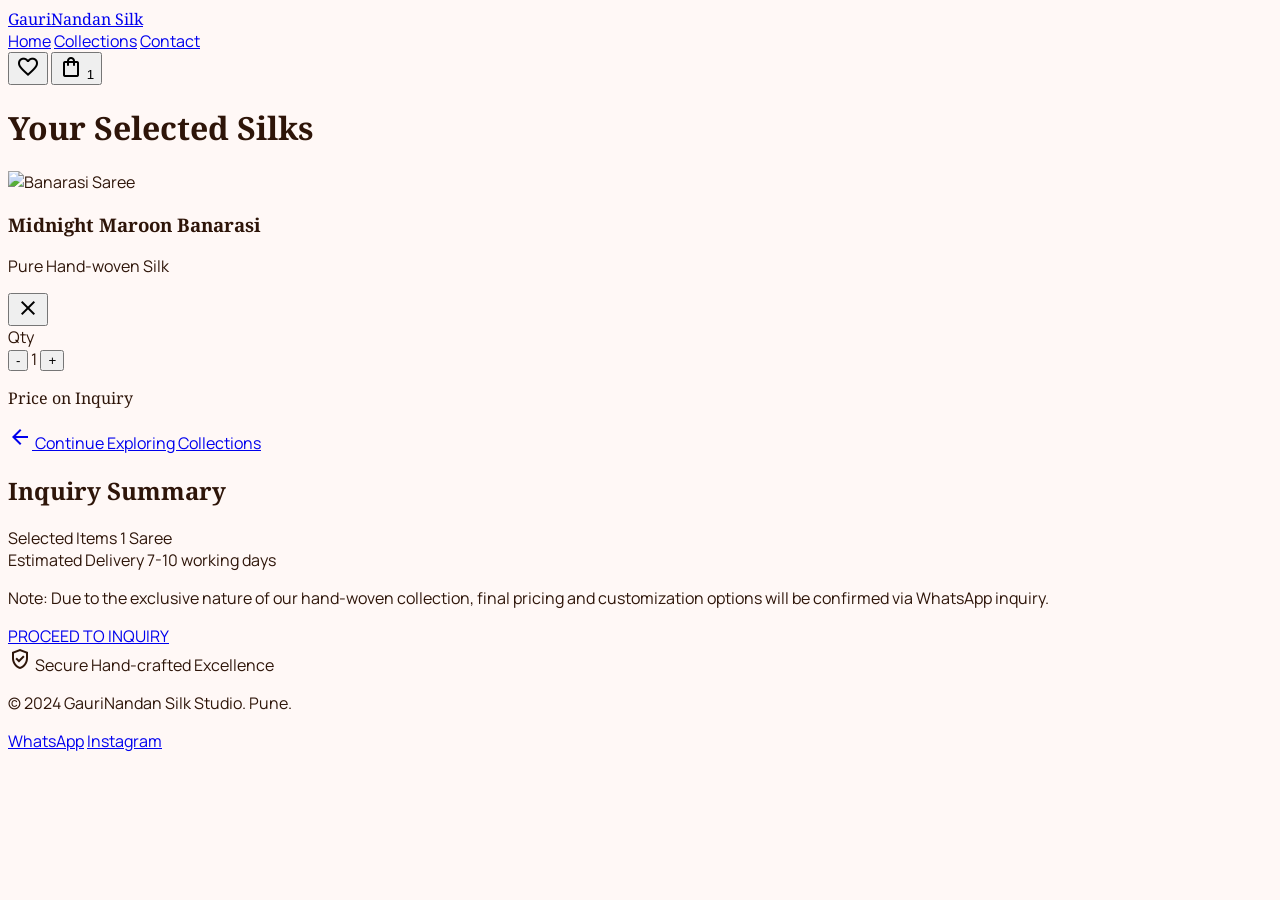
==== commit e740ddab: "Initial commit of my project2" ====
--- a/cart.html
+++ b/cart.html
@@ -1,414 +1,186 @@
 <!DOCTYPE html>
-<html lang="en">
 
-<head>
-    <meta charset="UTF-8">
-    <meta name="description" content="">
-    <meta http-equiv="X-UA-Compatible" content="IE=edge">
-    <meta name="viewport" content="width=device-width, initial-scale=1, shrink-to-fit=no">
-    <!-- The above 4 meta tags *must* come first in the head; any other head content must come *after* these tags -->
-
-    <!-- Title  -->
-    <title>Karl - Fashion Ecommerce Template | Cart</title>
-
-    <!-- Favicon  -->
-    <link rel="icon" href="img/core-img/favicon.ico">
-
-    <!-- Core Style CSS -->
-    <link rel="stylesheet" href="css/core-style.css">
-    <link rel="stylesheet" href="style.css">
-
-    <!-- Responsive CSS -->
-    <link href="css/responsive.css" rel="stylesheet">
-
+<html class="light" lang="en"><head>
+<meta charset="utf-8"/>
+<meta content="width=device-width, initial-scale=1.0" name="viewport"/>
+<title>Your Silk Collection | GauriNandan Silk Cart</title>
+<!-- Fonts & Icons -->
+<link href="https://fonts.googleapis.com/css2?family=Noto+Serif:wght@400;700&amp;family=Manrope:wght@300;400;500;600;700&amp;display=swap" rel="stylesheet"/>
+<link href="https://fonts.googleapis.com/css2?family=Material+Symbols+Outlined:wght,FILL@100..700,0..1&amp;display=swap" rel="stylesheet"/>
+<script src="https://cdn.tailwindcss.com?plugins=forms,container-queries"></script>
+<script id="tailwind-config">
+      tailwind.config = {
+        darkMode: "class",
+        theme: {
+          extend: {
+            "colors": {
+                    "primary-fixed": "#ffdadc",
+                    "surface-container-low": "#fff1ec",
+                    "primary-fixed-dim": "#ffb2b9",
+                    "on-secondary-fixed-variant": "#5c4200",
+                    "surface-dim": "#ffd0bd",
+                    "inverse-primary": "#ffb2b9",
+                    "surface": "#fff8f6",
+                    "on-primary-fixed-variant": "#792d39",
+                    "tertiary-fixed": "#c8eadf",
+                    "tertiary-fixed-dim": "#adcec3",
+                    "surface-container-lowest": "#ffffff",
+                    "background": "#fff8f6",
+                    "on-error": "#ffffff",
+                    "on-primary": "#ffffff",
+                    "on-background": "#2e1509",
+                    "tertiary-container": "#0a2a23",
+                    "on-surface-variant": "#544244",
+                    "on-primary-container": "#ce707b",
+                    "inverse-surface": "#47291b",
+                    "inverse-on-surface": "#ffede7",
+                    "secondary-fixed": "#ffdea2",
+                    "on-secondary-fixed": "#261900",
+                    "on-primary-fixed": "#3f0110",
+                    "surface-variant": "#ffdbcd",
+                    "primary": "#2a0008",
+                    "outline-variant": "#d9c1c2",
+                    "on-secondary-container": "#785a18",
+                    "on-tertiary": "#ffffff",
+                    "secondary-fixed-dim": "#e8c175",
+                    "secondary": "#775a17",
+                    "on-surface": "#2e1509",
+                    "surface-tint": "#964450",
+                    "error": "#ba1a1a",
+                    "surface-bright": "#fff8f6",
+                    "on-tertiary-container": "#739389",
+                    "error-container": "#ffdad6",
+                    "on-error-container": "#93000a",
+                    "outline": "#877273",
+                    "surface-container-highest": "#ffdbcd",
+                    "on-tertiary-fixed": "#01201a",
+                    "surface-container-high": "#ffe2d7",
+                    "surface-container": "#ffe9e2",
+                    "on-tertiary-fixed-variant": "#2e4c45",
+                    "on-secondary": "#ffffff",
+                    "secondary-container": "#fdd586",
+                    "tertiary": "#00130f",
+                    "primary-container": "#4c0a19"
+            },
+            "borderRadius": {
+                    "DEFAULT": "0.125rem",
+                    "lg": "0.25rem",
+                    "xl": "0.5rem",
+                    "full": "0.75rem"
+            },
+            "fontFamily": {
+                    "headline": ["Noto Serif"],
+                    "body": ["Manrope"],
+                    "label": ["Manrope"]
+            }
+          },
+        },
+      }
+    </script>
+<style>body {
+    font-family: "Manrope", sans-serif;
+    background-color: #fff8f6;
+    color: #2e1509
+    }
+.font-serif {
+    font-family: "Noto Serif", serif
+    }</style>
 </head>
-
-<body>
-    <div class="catagories-side-menu">
-        <!-- Close Icon -->
-        <div id="sideMenuClose">
-            <i class="ti-close"></i>
-        </div>
-        <!--  Side Nav  -->
-        <div class="nav-side-menu">
-            <div class="menu-list">
-                <h6>Categories</h6>
-                <ul id="menu-content" class="menu-content collapse out">
-                    <!-- Single Item -->
-                    <li data-toggle="collapse" data-target="#women" class="collapsed active">
-                        <a href="#">Woman wear <span class="arrow"></span></a>
-                        <ul class="sub-menu collapse" id="women">
-                            <li><a href="#">Midi Dresses</a></li>
-                            <li><a href="#">Maxi Dresses</a></li>
-                            <li><a href="#">Prom Dresses</a></li>
-                            <li><a href="#">Little Black Dresses</a></li>
-                            <li><a href="#">Mini Dresses</a></li>
-                        </ul>
-                    </li>
-                    <!-- Single Item -->
-                    <li data-toggle="collapse" data-target="#man" class="collapsed">
-                        <a href="#">Man Wear <span class="arrow"></span></a>
-                        <ul class="sub-menu collapse" id="man">
-                            <li><a href="#">Man Dresses</a></li>
-                            <li><a href="#">Man Black Dresses</a></li>
-                            <li><a href="#">Man Mini Dresses</a></li>
-                        </ul>
-                    </li>
-                    <!-- Single Item -->
-                    <li data-toggle="collapse" data-target="#kids" class="collapsed">
-                        <a href="#">Children <span class="arrow"></span></a>
-                        <ul class="sub-menu collapse" id="kids">
-                            <li><a href="#">Children Dresses</a></li>
-                            <li><a href="#">Mini Dresses</a></li>
-                        </ul>
-                    </li>
-                    <!-- Single Item -->
-                    <li data-toggle="collapse" data-target="#bags" class="collapsed">
-                        <a href="#">Bags &amp; Purses <span class="arrow"></span></a>
-                        <ul class="sub-menu collapse" id="bags">
-                            <li><a href="#">Bags</a></li>
-                            <li><a href="#">Purses</a></li>
-                        </ul>
-                    </li>
-                    <!-- Single Item -->
-                    <li data-toggle="collapse" data-target="#eyewear" class="collapsed">
-                        <a href="#">Eyewear <span class="arrow"></span></a>
-                        <ul class="sub-menu collapse" id="eyewear">
-                            <li><a href="#">Eyewear Style 1</a></li>
-                            <li><a href="#">Eyewear Style 2</a></li>
-                            <li><a href="#">Eyewear Style 3</a></li>
-                        </ul>
-                    </li>
-                    <!-- Single Item -->
-                    <li data-toggle="collapse" data-target="#footwear" class="collapsed">
-                        <a href="#">Footwear <span class="arrow"></span></a>
-                        <ul class="sub-menu collapse" id="footwear">
-                            <li><a href="#">Footwear 1</a></li>
-                            <li><a href="#">Footwear 2</a></li>
-                            <li><a href="#">Footwear 3</a></li>
-                        </ul>
-                    </li>
-                </ul>
-            </div>
-        </div>
-    </div>
-
-    <div id="wrapper">
-
-        <!-- ****** Header Area Start ****** -->
-        <header class="header_area bg-img background-overlay-white" style="background-image: url(img/bg-img/bg-1.jpg);">
-            <!-- Top Header Area Start -->
-            <div class="top_header_area">
-                <div class="container h-100">
-                    <div class="row h-100 align-items-center justify-content-end">
-
-                        <div class="col-12 col-lg-7">
-                            <div class="top_single_area d-flex align-items-center">
-                                <!-- Logo Area -->
-                                <div class="top_logo">
-                                    <a href="#"><img src="img/core-img/logo.png" alt=""></a>
-                                </div>
-                                <!-- Cart & Menu Area -->
-                                <div class="header-cart-menu d-flex align-items-center ml-auto">
-                                    <!-- Cart Area -->
-                                    <div class="cart">
-                                        <a href="#" id="header-cart-btn" target="_blank"><span class="cart_quantity">2</span> <i class="ti-bag"></i> Your Bag $20</a>
-                                        <!-- Cart List Area Start -->
-                                        <ul class="cart-list">
-                                            <li>
-                                                <a href="#" class="image"><img src="img/product-img/product-10.jpg" class="cart-thumb" alt=""></a>
-                                                <div class="cart-item-desc">
-                                                    <h6><a href="#">Women's Fashion</a></h6>
-                                                    <p>1x - <span class="price">$10</span></p>
-                                                </div>
-                                                <span class="dropdown-product-remove"><i class="icon-cross"></i></span>
-                                            </li>
-                                            <li>
-                                                <a href="#" class="image"><img src="img/product-img/product-11.jpg" class="cart-thumb" alt=""></a>
-                                                <div class="cart-item-desc">
-                                                    <h6><a href="#">Women's Fashion</a></h6>
-                                                    <p>1x - <span class="price">$10</span></p>
-                                                </div>
-                                                <span class="dropdown-product-remove"><i class="icon-cross"></i></span>
-                                            </li>
-                                            <li class="total">
-                                                <span class="pull-right">Total: $20.00</span>
-                                                <a href="cart.html" class="btn btn-sm btn-cart">Cart</a>
-                                                <a href="checkout-1.html" class="btn btn-sm btn-checkout">Checkout</a>
-                                            </li>
-                                        </ul>
-                                    </div>
-                                    <div class="header-right-side-menu ml-15">
-                                        <a href="#" id="sideMenuBtn"><i class="ti-menu" aria-hidden="true"></i></a>
-                                    </div>
-                                </div>
-                            </div>
-                        </div>
-
+<body class="bg-surface text-on-surface">
+<!-- TopNavBar -->
+<nav class="bg-white/80 dark:bg-rose-950/80 backdrop-blur-xl flex justify-between items-center px-8 py-4 max-w-full mx-auto docked full-width top-0 sticky z-50">
+<a class="text-2xl font-serif font-bold text-rose-900 dark:text-rose-100 tracking-tighter" href="index.html">GauriNandan Silk</a>
+<div class="hidden md:flex items-center space-x-10">
+<a class="text-rose-800/70 hover:text-rose-900 font-sans text-sm tracking-wide" href="index.html">Home</a>
+<a class="text-rose-800/70 hover:text-rose-900 font-sans text-sm tracking-wide" href="shop.html">Collections</a>
+<a class="text-rose-800/70 hover:text-rose-900 font-sans text-sm tracking-wide" href="contact.html">Contact</a>
+</div>
+<div class="flex items-center space-x-6 text-rose-900">
+<button class="hover:opacity-80 transition-all scale-95">
+<span class="material-symbols-outlined">favorite</span>
+</button>
+<button class="hover:opacity-80 transition-all scale-95 relative">
+<span class="material-symbols-outlined">shopping_bag</span>
+<span class="absolute -top-2 -right-2 bg-primary-container text-white text-[10px] w-4 h-4 rounded-full flex items-center justify-center">1</span>
+</button>
+</div>
+</nav>
+<main class="max-w-7xl mx-auto px-8 py-16">
+<h1 class="text-4xl font-serif text-primary mb-12">Your Selected Silks</h1>
+<div class="grid grid-cols-1 lg:grid-cols-12 gap-12">
+<!-- Cart Items -->
+<div class="lg:col-span-8 space-y-8">
+<div class="flex flex-col md:flex-row gap-6 p-6 bg-surface-container rounded-sm border border-outline-variant/10">
+<div class="w-full md:w-32 aspect-square rounded overflow-hidden">
+<img alt="Banarasi Saree" class="w-full h-full object-cover" src="https://lh3.googleusercontent.com/aida-public/[base64]"/>
+</div>
+<div class="flex-1 flex flex-col justify-between">
+<div class="flex justify-between items-start">
+<div>
+<h3 class="font-serif text-xl text-primary">Midnight Maroon Banarasi</h3>
+<p class="text-sm text-on-surface-variant italic">Pure Hand-woven Silk</p>
+</div>
+<button class="text-on-surface-variant hover:text-error transition-colors">
+<span class="material-symbols-outlined">close</span>
+</button>
+</div>
+<div class="flex justify-between items-end mt-4">
+<div class="flex items-center gap-4">
+<span class="text-xs font-bold text-on-surface-variant uppercase">Qty</span>
+<div class="flex items-center border border-outline-variant/30">
+<button class="px-2 py-1 hover:bg-surface-variant transition-colors">-</button>
+<span class="px-4 py-1 text-sm">1</span>
+<button class="px-2 py-1 hover:bg-surface-variant transition-colors">+</button>
+</div>
+</div>
+<p class="font-serif text-xl text-primary">Price on Inquiry</p>
+</div>
+</div>
+</div>
+<!-- Empty Cart Link -->
+<div class="pt-8">
+<a class="inline-flex items-center gap-2 text-secondary font-bold hover:underline" href="shop.html">
+<span class="material-symbols-outlined">arrow_back</span>
+                        Continue Exploring Collections
+                    </a>
+</div>
+</div>
+<!-- Summary -->
+<div class="lg:col-span-4">
+<div class="bg-surface-container-high p-8 rounded-sm sticky top-32">
+<h2 class="font-serif text-2xl text-primary mb-6">Inquiry Summary</h2>
+<div class="space-y-4 border-b border-outline-variant/20 pb-6 mb-6">
+<div class="flex justify-between text-sm">
+<span class="text-on-surface-variant">Selected Items</span>
+<span class="text-primary font-bold">1 Saree</span>
+</div>
+<div class="flex justify-between text-sm">
+<span class="text-on-surface-variant">Estimated Delivery</span>
+<span class="text-primary">7-10 working days</span>
+</div>
+</div>
+<p class="text-xs text-on-surface-variant italic mb-8 leading-relaxed">
+                        Note: Due to the exclusive nature of our hand-woven collection, final pricing and customization options will be confirmed via WhatsApp inquiry.
+                    </p>
+<a class="w-full block bg-primary-container text-on-primary py-4 text-center font-bold uppercase tracking-widest hover:bg-primary transition-all shadow-lg shadow-primary-container/20" href="checkout.html">
+                        PROCEED TO INQUIRY
+                    </a>
+<div class="mt-4 flex items-center justify-center gap-2 text-[10px] uppercase tracking-tighter text-on-surface-variant">
+<span class="material-symbols-outlined text-[12px]">verified_user</span>
+                        Secure Hand-crafted Excellence
                     </div>
-                </div>
-            </div>
-
-            <!-- Top Header Area End -->
-            <div class="main_header_area">
-                <div class="container h-100">
-                    <div class="row h-100">
-                        <div class="col-12 d-md-flex justify-content-between">
-                            <!-- Header Social Area -->
-                            <div class="header-social-area">
-                                <a href="#"><span class="karl-level">Share</span> <i class="fa fa-pinterest" aria-hidden="true"></i></a>
-                                <a href="#"><i class="fa fa-facebook" aria-hidden="true"></i></a>
-                                <a href="#"><i class="fa fa-twitter" aria-hidden="true"></i></a>
-                                <a href="#"><i class="fa fa-linkedin" aria-hidden="true"></i></a>
-                            </div>
-                            <!-- Menu Area -->
-                            <div class="main-menu-area">
-                                <nav class="navbar navbar-expand-lg align-items-start">
-
-                                    <button class="navbar-toggler" type="button" data-toggle="collapse" data-target="#karl-navbar" aria-controls="karl-navbar" aria-expanded="false" aria-label="Toggle navigation"><span class="navbar-toggler-icon"><i class="ti-menu"></i></span></button>
-
-                                    <div class="collapse navbar-collapse align-items-start collapse" id="karl-navbar">
-                                        <ul class="navbar-nav animated" id="nav">
-                                            <li class="nav-item active"><a class="nav-link" href="index.html">Home</a></li>
-                                            <li class="nav-item dropdown">
-                                                <a class="nav-link dropdown-toggle" href="#" id="karlDropdown" role="button" data-toggle="dropdown" aria-haspopup="true" aria-expanded="false">Pages</a>
-                                                <div class="dropdown-menu" aria-labelledby="karlDropdown">
-                                                    <a class="dropdown-item" href="index.html">Home</a>
-                                                    <a class="dropdown-item" href="shop.html">Shop</a>
-                                                    <a class="dropdown-item" href="product-details.html">Product Details</a>
-                                                    <a class="dropdown-item" href="cart.html">Cart</a>
-                                                    <a class="dropdown-item" href="checkout.html">Checkout</a>
-                                                </div>
-                                            </li>
-                                            <li class="nav-item"><a class="nav-link" href="#">Dresses</a></li>
-                                            <li class="nav-item"><a class="nav-link" href="#"><span class="karl-level">hot</span> Shoes</a></li>
-                                            <li class="nav-item"><a class="nav-link" href="#">Contact</a></li>
-                                        </ul>
-                                    </div>
-                                </nav>
-                            </div>
-                            <!-- Help Line -->
-                            <div class="help-line">
-                                <a href="tel:+346573556778"><i class="ti-headphone-alt"></i> +34 657 3556 778</a>
-                            </div>
-                        </div>
-                    </div>
-                </div>
-            </div>
-        </header>
-        <!-- ****** Header Area End ****** -->
-
-        <!-- ****** Top Discount Area Start ****** -->
-        <section class="top-discount-area d-md-flex align-items-center">
-            <!-- Single Discount Area -->
-            <div class="single-discount-area">
-                <h5>Free Shipping &amp; Returns</h5>
-                <h6><a href="#">BUY NOW</a></h6>
-            </div>
-            <!-- Single Discount Area -->
-            <div class="single-discount-area">
-                <h5>20% Discount for all dresses</h5>
-                <h6>USE CODE: Colorlib</h6>
-            </div>
-            <!-- Single Discount Area -->
-            <div class="single-discount-area">
-                <h5>20% Discount for students</h5>
-                <h6>USE CODE: Colorlib</h6>
-            </div>
-        </section>
-        <!-- ****** Top Discount Area End ****** -->
-
-        <!-- ****** Cart Area Start ****** -->
-        <div class="cart_area section_padding_100 clearfix">
-            <div class="container">
-                <div class="row">
-                    <div class="col-12">
-                        <div class="cart-table clearfix">
-                            <table class="table table-responsive">
-                                <thead>
-                                    <tr>
-                                        <th>Product</th>
-                                        <th>Price</th>
-                                        <th>Quantity</th>
-                                        <th>Total</th>
-                                    </tr>
-                                </thead>
-                                <tbody>
-                                    <tr>
-                                        <td class="cart_product_img d-flex align-items-center">
-                                            <a href="#"><img src="img/product-img/product-9.jpg" alt="Product"></a>
-                                            <h6>Yellow Cocktail Dress</h6>
-                                        </td>
-                                        <td class="price"><span>$49.88</span></td>
-                                        <td class="qty">
-                                            <div class="quantity">
-                                                <span class="qty-minus" onclick="var effect = document.getElementById('qty'); var qty = effect.value; if( !isNaN( qty ) &amp;&amp; qty &gt; 1 ) effect.value--;return false;"><i class="fa fa-minus" aria-hidden="true"></i></span>
-                                                <input type="number" class="qty-text" id="qty" step="1" min="1" max="99" name="quantity" value="1">
-                                                <span class="qty-plus" onclick="var effect = document.getElementById('qty'); var qty = effect.value; if( !isNaN( qty )) effect.value++;return false;"><i class="fa fa-plus" aria-hidden="true"></i></span>
-                                            </div>
-                                        </td>
-                                        <td class="total_price"><span>$49.88</span></td>
-                                    </tr>
-                                </tbody>
-                            </table>
-                        </div>
-
-                        <div class="cart-footer d-flex mt-30">
-                            <div class="back-to-shop w-50">
-                                <a href="shop-grid-left-sidebar.html">Continue shooping</a>
-                            </div>
-                            <div class="update-checkout w-50 text-right">
-                                <a href="#">clear cart</a>
-                                <a href="#">Update cart</a>
-                            </div>
-                        </div>
-
-                    </div>
-                </div>
-
-                <div class="row">
-                    <div class="col-12 col-md-6 col-lg-4">
-                        <div class="coupon-code-area mt-70">
-                            <div class="cart-page-heading">
-                                <h5>Cupon code</h5>
-                                <p>Enter your cupone code</p>
-                            </div>
-                            <form action="#">
-                                <input type="search" name="search" placeholder="#569ab15">
-                                <button type="submit">Apply</button>
-                            </form>
-                        </div>
-                    </div>
-                    <div class="col-12 col-md-6 col-lg-4">
-                        <div class="shipping-method-area mt-70">
-                            <div class="cart-page-heading">
-                                <h5>Shipping method</h5>
-                                <p>Select the one you want</p>
-                            </div>
-
-                            <div class="custom-control custom-radio mb-30">
-                                <input type="radio" id="customRadio1" name="customRadio" class="custom-control-input">
-                                <label class="custom-control-label d-flex align-items-center justify-content-between" for="customRadio1"><span>Next day delivery</span><span>$4.99</span></label>
-                            </div>
-
-                            <div class="custom-control custom-radio mb-30">
-                                <input type="radio" id="customRadio2" name="customRadio" class="custom-control-input">
-                                <label class="custom-control-label d-flex align-items-center justify-content-between" for="customRadio2"><span>Standard delivery</span><span>$1.99</span></label>
-                            </div>
-
-                            <div class="custom-control custom-radio">
-                                <input type="radio" id="customRadio3" name="customRadio" class="custom-control-input">
-                                <label class="custom-control-label d-flex align-items-center justify-content-between" for="customRadio3"><span>Personal Pickup</span><span>Free</span></label>
-                            </div>
-                        </div>
-                    </div>
-                    <div class="col-12 col-lg-4">
-                        <div class="cart-total-area mt-70">
-                            <div class="cart-page-heading">
-                                <h5>Cart total</h5>
-                                <p>Final info</p>
-                            </div>
-
-                            <ul class="cart-total-chart">
-                                <li><span>Subtotal</span> <span>$59.90</span></li>
-                                <li><span>Shipping</span> <span>Free</span></li>
-                                <li><span><strong>Total</strong></span> <span><strong>$59.90</strong></span></li>
-                            </ul>
-                            <a href="checkout.html" class="btn karl-checkout-btn">Proceed to checkout</a>
-                        </div>
-                    </div>
-                </div>
-            </div>
-        </div>
-        <!-- ****** Cart Area End ****** -->
-
-        <!-- ****** Footer Area Start ****** -->
-        <footer class="footer_area">
-            <div class="container">
-                <div class="row">
-                    <!-- Single Footer Area Start -->
-                    <div class="col-12 col-md-6 col-lg-3">
-                        <div class="single_footer_area">
-                            <div class="footer-logo">
-                                <img src="img/core-img/logo.png" alt="">
-                            </div>
-                            <div class="copywrite_text d-flex align-items-center">
-                                <p><!-- Link back to Colorlib can't be removed. Template is licensed under CC BY 3.0. -->
-Copyright &copy;<script>document.write(new Date().getFullYear());</script> All rights reserved | Made with <i class="fa fa-heart-o" aria-hidden="true"></i> by <a href="https://www.dualsparkstudio.com/" target="_blank">DualSpark Studio</a> 
-<!-- Link back to Colorlib can't be removed. Template is licensed under CC BY 3.0. --></p>
-                            </div>
-                        </div>
-                    </div>
-                    <!-- Single Footer Area Start -->
-                    <div class="col-12 col-sm-6 col-md-3 col-lg-2">
-                        <div class="single_footer_area">
-                            <ul class="footer_widget_menu">
-                                <li><a href="#">About</a></li>
-                                <li><a href="#">Blog</a></li>
-                                <li><a href="#">Faq</a></li>
-                                <li><a href="#">Returns</a></li>
-                                <li><a href="#">Contact</a></li>
-                            </ul>
-                        </div>
-                    </div>
-                    <!-- Single Footer Area Start -->
-                    <div class="col-12 col-sm-6 col-md-3 col-lg-2">
-                        <div class="single_footer_area">
-                            <ul class="footer_widget_menu">
-                                <li><a href="#">My Account</a></li>
-                                <li><a href="#">Shipping</a></li>
-                                <li><a href="#">Our Policies</a></li>
-                                <li><a href="#">Afiliates</a></li>
-                            </ul>
-                        </div>
-                    </div>
-                    <!-- Single Footer Area Start -->
-                    <div class="col-12 col-lg-5">
-                        <div class="single_footer_area">
-                            <div class="footer_heading mb-30">
-                                <h6>Subscribe to our newsletter</h6>
-                            </div>
-                            <div class="subscribtion_form">
-                                <form action="#" method="post">
-                                    <input type="email" name="mail" class="mail" placeholder="Your email here">
-                                    <button type="submit" class="submit">Subscribe</button>
-                                </form>
-                            </div>
-                        </div>
-                    </div>
-                </div>
-                <div class="line"></div>
-
-                <!-- Footer Bottom Area Start -->
-                <div class="footer_bottom_area">
-                    <div class="row">
-                        <div class="col-12">
-                            <div class="footer_social_area text-center">
-                                <a href="#"><i class="fa fa-pinterest" aria-hidden="true"></i></a>
-                                <a href="#"><i class="fa fa-facebook" aria-hidden="true"></i></a>
-                                <a href="#"><i class="fa fa-twitter" aria-hidden="true"></i></a>
-                                <a href="#"><i class="fa fa-linkedin" aria-hidden="true"></i></a>
-                            </div>
-                        </div>
-                    </div>
-                </div>
-            </div>
-        </footer>
-        <!-- ****** Footer Area End ****** -->
-    </div>
-    <!-- /.wrapper end -->
-
-    <!-- jQuery (Necessary for All JavaScript Plugins) -->
-    <script src="js/jquery/jquery-2.2.4.min.js"></script>
-    <!-- Popper js -->
-    <script src="js/popper.min.js"></script>
-    <!-- Bootstrap js -->
-    <script src="js/bootstrap.min.js"></script>
-    <!-- Plugins js -->
-    <script src="js/plugins.js"></script>
-    <!-- Active js -->
-    <script src="js/active.js"></script>
-
-</body>
-
-</html>+</div>
+</div>
+</div>
+</main>
+<!-- Footer -->
+<footer class="bg-rose-50 border-t border-rose-100 py-12 px-8">
+<div class="max-w-7xl mx-auto flex flex-col md:flex-row justify-between items-center gap-4">
+<p class="text-rose-800/40 text-xs text-center md:text-left">© 2024 GauriNandan Silk Studio. Pune.</p>
+<div class="flex gap-6">
+<a class="text-rose-800/60 hover:text-rose-900 transition-colors" href="https://wa.me/919823894289">WhatsApp</a>
+<a class="text-rose-800/60 hover:text-rose-900 transition-colors" href="https://www.instagram.com/gaurinandan_silk">Instagram</a>
+</div>
+</div>
+</footer>
+</body></html>
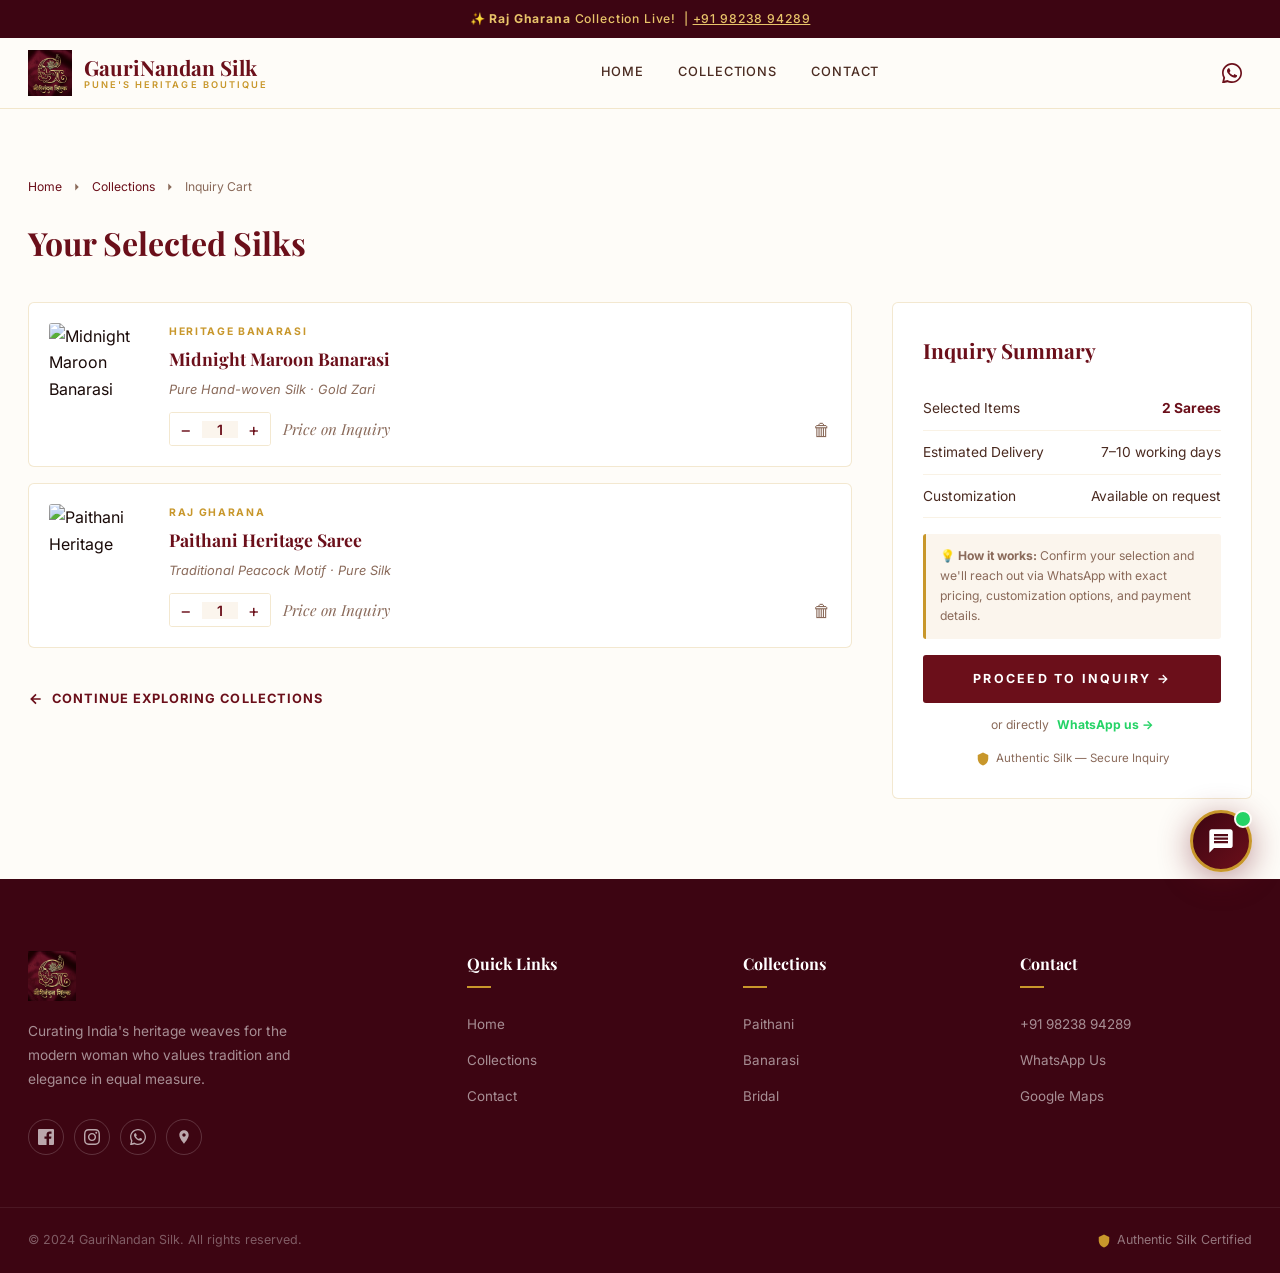
==== commit 5b14b481: "final best ok" ====
--- a/cart.html
+++ b/cart.html
@@ -1,186 +1,270 @@
 <!DOCTYPE html>
-
-<html class="light" lang="en"><head>
-<meta charset="utf-8"/>
-<meta content="width=device-width, initial-scale=1.0" name="viewport"/>
-<title>Your Silk Collection | GauriNandan Silk Cart</title>
-<!-- Fonts & Icons -->
-<link href="https://fonts.googleapis.com/css2?family=Noto+Serif:wght@400;700&amp;family=Manrope:wght@300;400;500;600;700&amp;display=swap" rel="stylesheet"/>
-<link href="https://fonts.googleapis.com/css2?family=Material+Symbols+Outlined:wght,FILL@100..700,0..1&amp;display=swap" rel="stylesheet"/>
-<script src="https://cdn.tailwindcss.com?plugins=forms,container-queries"></script>
-<script id="tailwind-config">
-      tailwind.config = {
-        darkMode: "class",
-        theme: {
-          extend: {
-            "colors": {
-                    "primary-fixed": "#ffdadc",
-                    "surface-container-low": "#fff1ec",
-                    "primary-fixed-dim": "#ffb2b9",
-                    "on-secondary-fixed-variant": "#5c4200",
-                    "surface-dim": "#ffd0bd",
-                    "inverse-primary": "#ffb2b9",
-                    "surface": "#fff8f6",
-                    "on-primary-fixed-variant": "#792d39",
-                    "tertiary-fixed": "#c8eadf",
-                    "tertiary-fixed-dim": "#adcec3",
-                    "surface-container-lowest": "#ffffff",
-                    "background": "#fff8f6",
-                    "on-error": "#ffffff",
-                    "on-primary": "#ffffff",
-                    "on-background": "#2e1509",
-                    "tertiary-container": "#0a2a23",
-                    "on-surface-variant": "#544244",
-                    "on-primary-container": "#ce707b",
-                    "inverse-surface": "#47291b",
-                    "inverse-on-surface": "#ffede7",
-                    "secondary-fixed": "#ffdea2",
-                    "on-secondary-fixed": "#261900",
-                    "on-primary-fixed": "#3f0110",
-                    "surface-variant": "#ffdbcd",
-                    "primary": "#2a0008",
-                    "outline-variant": "#d9c1c2",
-                    "on-secondary-container": "#785a18",
-                    "on-tertiary": "#ffffff",
-                    "secondary-fixed-dim": "#e8c175",
-                    "secondary": "#775a17",
-                    "on-surface": "#2e1509",
-                    "surface-tint": "#964450",
-                    "error": "#ba1a1a",
-                    "surface-bright": "#fff8f6",
-                    "on-tertiary-container": "#739389",
-                    "error-container": "#ffdad6",
-                    "on-error-container": "#93000a",
-                    "outline": "#877273",
-                    "surface-container-highest": "#ffdbcd",
-                    "on-tertiary-fixed": "#01201a",
-                    "surface-container-high": "#ffe2d7",
-                    "surface-container": "#ffe9e2",
-                    "on-tertiary-fixed-variant": "#2e4c45",
-                    "on-secondary": "#ffffff",
-                    "secondary-container": "#fdd586",
-                    "tertiary": "#00130f",
-                    "primary-container": "#4c0a19"
-            },
-            "borderRadius": {
-                    "DEFAULT": "0.125rem",
-                    "lg": "0.25rem",
-                    "xl": "0.5rem",
-                    "full": "0.75rem"
-            },
-            "fontFamily": {
-                    "headline": ["Noto Serif"],
-                    "body": ["Manrope"],
-                    "label": ["Manrope"]
-            }
-          },
-        },
-      }
-    </script>
-<style>body {
-    font-family: "Manrope", sans-serif;
-    background-color: #fff8f6;
-    color: #2e1509
-    }
-.font-serif {
-    font-family: "Noto Serif", serif
-    }</style>
+<html lang="en">
+<head>
+  <meta charset="UTF-8"/>
+  <meta name="viewport" content="width=device-width, initial-scale=1.0"/>
+  <title>Your Silk Cart | GauriNandan Silk Pune</title>
+  <meta name="description" content="Review your selected sarees and send an inquiry to GauriNandan Silk. WhatsApp: +91 98238 94289."/>
+  <link rel="icon" href="logo.png" type="image/png"/>
+  <link rel="stylesheet" href="gn-shared.css"/>
+  <style>
+    .cart-section { padding: 48px 0 80px; }
+    .cart-grid { display: grid; grid-template-columns: 1fr 360px; gap: 40px; align-items: start; }
+    .cart-title { font-family:'Playfair Display',serif; font-size:2rem; color:var(--maroon); margin-bottom:32px; }
+    /* CART ITEM */
+    .cart-item {
+      display: flex; gap: 20px; align-items: flex-start;
+      background: #fff; border: 1px solid var(--border);
+      border-radius: var(--radius); padding: 20px; margin-bottom: 16px;
+      transition: var(--transition);
+    }
+    .cart-item:hover { box-shadow: var(--shadow); }
+    .cart-img { width: 100px; height: 120px; border-radius: var(--radius-sm); overflow: hidden; flex-shrink: 0; }
+    .cart-img img { width:100%; height:100%; object-fit:cover; }
+    .cart-item-info { flex: 1; }
+    .cart-item-cat { font-size:.65rem; font-weight:700; letter-spacing:.16em; text-transform:uppercase; color:var(--gold); margin-bottom:4px; }
+    .cart-item-name { font-family:'Playfair Display',serif; font-size:1.1rem; color:var(--maroon); margin-bottom:6px; }
+    .cart-item-sub { font-size:.8rem; color:var(--text-light); font-style:italic; margin-bottom:12px; }
+    .cart-item-actions { display: flex; align-items: center; justify-content: space-between; flex-wrap: wrap; gap: 10px; }
+    .qty-control {
+      display: flex; align-items: center; border: 1.5px solid var(--border);
+      border-radius: var(--radius-sm); overflow: hidden;
+    }
+    .qty-btn {
+      width: 32px; height: 32px; display:flex; align-items:center; justify-content:center;
+      font-size: 1.1rem; color: var(--maroon); cursor: pointer;
+      border: none; background: #fff; transition: background .2s;
+    }
+    .qty-btn:hover { background: var(--cream-dark); }
+    .qty-val { width: 36px; text-align: center; font-size: .88rem; font-weight: 600; color: var(--maroon); background: var(--cream); border: none; outline: none; pointer-events: none; }
+    .item-price { font-family:'Playfair Display',serif; font-size:.95rem; color:var(--text-light); font-style:italic; }
+    .cart-remove { background: none; border: none; cursor: pointer; color: var(--text-light); transition: color .2s; font-size: 1.1rem; }
+    .cart-remove:hover { color: #ba1a1a; }
+    .cart-empty {
+      text-align: center; padding: 60px 30px;
+      background: var(--cream); border-radius: var(--radius); border: 1px dashed var(--border);
+    }
+    .cart-empty-icon { font-size: 3rem; margin-bottom: 16px; }
+    .cart-empty h3 { font-family:'Playfair Display',serif; font-size:1.5rem; color:var(--maroon); margin-bottom:8px; }
+    .cart-empty p { font-size:.88rem; color:var(--text-light); margin-bottom:24px; }
+    /* SUMMARY */
+    .cart-summary {
+      background: #fff; border: 1px solid var(--border); border-radius: var(--radius);
+      padding: 30px; position: sticky; top: 90px;
+    }
+    .cart-summary h3 { font-family:'Playfair Display',serif; font-size:1.3rem; color:var(--maroon); margin-bottom:20px; }
+    .summary-row { display:flex; justify-content:space-between; font-size:.86rem; padding:10px 0; border-bottom:1px solid var(--border-light); color:var(--text-mid); }
+    .summary-row:last-of-type { border-bottom:none; }
+    .summary-row strong { color: var(--maroon); }
+    .summary-note {
+      background: var(--cream); border-radius: var(--radius-sm);
+      padding: 12px 14px; font-size:.76rem; color:var(--text-light);
+      line-height:1.65; margin:16px 0; border-left:3px solid var(--gold);
+    }
+    .checkout-btn {
+      width: 100%; padding: 14px; background: var(--maroon); color: #fff;
+      border: none; border-radius: var(--radius-sm);
+      font-size: .78rem; font-weight: 700; letter-spacing: .18em; text-transform: uppercase;
+      cursor: pointer; transition: var(--transition); display: block; text-align: center;
+      margin-top: 4px;
+    }
+    .checkout-btn:hover { background: var(--maroon-mid); transform: translateY(-2px); box-shadow: var(--shadow); }
+    .wa-alt { display:flex; align-items:center; justify-content:center; gap:8px; margin-top:12px; font-size:.76rem; color:var(--text-light); }
+    .wa-alt a { color:#25d366; font-weight:700; }
+    .continue-btn { display:inline-flex; align-items:center; gap:8px; color:var(--maroon); font-size:.8rem; font-weight:700; letter-spacing:.08em; text-transform:uppercase; margin-top:24px; }
+    .continue-btn:hover { color:var(--gold); }
+    .continue-btn svg { width:16px; height:16px; fill:none; stroke:currentColor; stroke-width:2.5; }
+    @media(max-width:800px) {
+      .cart-grid { grid-template-columns: 1fr; }
+      .cart-summary { position:static; }
+    }
+    @media(max-width:500px) {
+      .cart-item { flex-direction:column; }
+      .cart-img { width:100%; height:200px; }
+    }
+  </style>
 </head>
-<body class="bg-surface text-on-surface">
-<!-- TopNavBar -->
-<nav class="bg-white/80 dark:bg-rose-950/80 backdrop-blur-xl flex justify-between items-center px-8 py-4 max-w-full mx-auto docked full-width top-0 sticky z-50">
-<a class="text-2xl font-serif font-bold text-rose-900 dark:text-rose-100 tracking-tighter" href="index.html">GauriNandan Silk</a>
-<div class="hidden md:flex items-center space-x-10">
-<a class="text-rose-800/70 hover:text-rose-900 font-sans text-sm tracking-wide" href="index.html">Home</a>
-<a class="text-rose-800/70 hover:text-rose-900 font-sans text-sm tracking-wide" href="shop.html">Collections</a>
-<a class="text-rose-800/70 hover:text-rose-900 font-sans text-sm tracking-wide" href="contact.html">Contact</a>
+<body>
+
+<div id="gn-announcement">✨ <strong>Raj Gharana</strong> Collection Live! &nbsp;|&nbsp;<a href="https://wa.me/919823894289" target="_blank">+91 98238 94289</a></div>
+
+<nav id="gn-nav">
+  <div class="nav-inner">
+    <a class="nav-logo" href="index.html">
+      <img src="logo.png" alt="GauriNandan Silk Logo"/>
+      <div class="nav-logo-text">GauriNandan Silk<small>Pune's Heritage Boutique</small></div>
+    </a>
+    <div class="nav-links">
+      <a href="index.html">Home</a>
+      <a href="shop.html">Collections</a>
+      <a href="contact.html">Contact</a>
+    </div>
+    <div class="nav-actions">
+      <a href="https://wa.me/919823894289" target="_blank" class="nav-icon-btn"><svg viewBox="0 0 24 24"><path d="M17.472 14.382c-.297-.149-1.758-.867-2.03-.967-.273-.099-.471-.148-.67.15-.197.297-.767.966-.94 1.164-.173.199-.347.223-.644.075-.297-.15-1.255-.463-2.39-1.475-.883-.788-1.48-1.761-1.653-2.059-.173-.297-.018-.458.13-.606.134-.133.298-.347.446-.52.149-.174.198-.298.298-.497.099-.198.05-.371-.025-.52-.075-.149-.669-1.612-.916-2.207-.242-.579-.487-.5-.669-.51-.173-.008-.371-.01-.57-.01-.198 0-.52.074-.792.372-.272.297-1.04 1.016-1.04 2.479 0 1.462 1.065 2.875 1.213 3.074.149.198 2.096 3.2 5.077 4.487.709.306 1.262.489 1.694.625.712.227 1.36.195 1.871.118.571-.085 1.758-.719 2.006-1.413.248-.694.248-1.289.173-1.413-.074-.124-.272-.198-.57-.347z"/><path d="M12 0C5.373 0 0 5.373 0 12c0 2.127.558 4.123 1.528 5.849L.057 23.854a.5.5 0 00.605.605l6.005-1.471A11.954 11.954 0 0012 24c6.627 0 12-5.373 12-12S18.627 0 12 0zm0 22a9.952 9.952 0 01-5.062-1.38l-.361-.215-3.734.914.915-3.734-.215-.361A9.952 9.952 0 012 12C2 6.477 6.477 2 12 2s10 4.477 10 10-4.477 10-10 10z"/></svg></a>
+      <button class="hamburger" id="gn-hamburger"><span></span><span></span><span></span></button>
+    </div>
+  </div>
+</nav>
+
+<div id="gn-mobile-nav">
+  <a href="index.html">Home</a>
+  <a href="shop.html">Collections</a>
+  <a href="contact.html">Contact</a>
+  <div class="mobile-soc-row">
+    <a class="mobile-soc-btn" href="https://wa.me/919823894289" target="_blank">💬 WhatsApp</a>
+    <a class="mobile-soc-btn" href="https://maps.app.goo.gl/ef2P8LEWgLj3ya296" target="_blank">📍 Find Us</a>
+  </div>
 </div>
-<div class="flex items-center space-x-6 text-rose-900">
-<button class="hover:opacity-80 transition-all scale-95">
-<span class="material-symbols-outlined">favorite</span>
-</button>
-<button class="hover:opacity-80 transition-all scale-95 relative">
-<span class="material-symbols-outlined">shopping_bag</span>
-<span class="absolute -top-2 -right-2 bg-primary-container text-white text-[10px] w-4 h-4 rounded-full flex items-center justify-center">1</span>
-</button>
+
+<main>
+  <section class="cart-section">
+    <div class="container">
+      <div class="breadcrumb">
+        <a href="index.html">Home</a>
+        <svg viewBox="0 0 24 24"><path d="M9 18l6-6-6-6"/></svg>
+        <a href="shop.html">Collections</a>
+        <svg viewBox="0 0 24 24"><path d="M9 18l6-6-6-6"/></svg>
+        <span>Inquiry Cart</span>
+      </div>
+
+      <h1 class="cart-title font-serif">Your Selected Silks</h1>
+
+      <div class="cart-grid">
+        <!-- ITEMS -->
+        <div>
+          <!-- Item 1 -->
+          <div class="cart-item" data-reveal>
+            <div class="cart-img">
+              <img src="https://lh3.googleusercontent.com/aida-public/[base64]" alt="Midnight Maroon Banarasi"/>
+            </div>
+            <div class="cart-item-info">
+              <p class="cart-item-cat">Heritage Banarasi</p>
+              <h3 class="cart-item-name font-serif">Midnight Maroon Banarasi</h3>
+              <p class="cart-item-sub">Pure Hand-woven Silk · Gold Zari</p>
+              <div class="cart-item-actions">
+                <div style="display:flex;align-items:center;gap:12px;">
+                  <div class="qty-control">
+                    <button class="qty-btn" onclick="updateQty(this,-1)">−</button>
+                    <input class="qty-val" type="text" value="1" readonly/>
+                    <button class="qty-btn" onclick="updateQty(this,1)">+</button>
+                  </div>
+                  <span class="item-price">Price on Inquiry</span>
+                </div>
+                <button class="cart-remove" onclick="removeItem(this)" title="Remove">🗑</button>
+              </div>
+            </div>
+          </div>
+
+          <!-- Item 2 -->
+          <div class="cart-item" data-reveal style="transition-delay:.07s">
+            <div class="cart-img">
+              <img src="https://lh3.googleusercontent.com/aida-public/[base64]" alt="Paithani Heritage"/>
+            </div>
+            <div class="cart-item-info">
+              <p class="cart-item-cat">Raj Gharana</p>
+              <h3 class="cart-item-name font-serif">Paithani Heritage Saree</h3>
+              <p class="cart-item-sub">Traditional Peacock Motif · Pure Silk</p>
+              <div class="cart-item-actions">
+                <div style="display:flex;align-items:center;gap:12px;">
+                  <div class="qty-control">
+                    <button class="qty-btn" onclick="updateQty(this,-1)">−</button>
+                    <input class="qty-val" type="text" value="1" readonly/>
+                    <button class="qty-btn" onclick="updateQty(this,1)">+</button>
+                  </div>
+                  <span class="item-price">Price on Inquiry</span>
+                </div>
+                <button class="cart-remove" onclick="removeItem(this)" title="Remove">🗑</button>
+              </div>
+            </div>
+          </div>
+
+          <a href="shop.html" class="continue-btn">
+            <svg viewBox="0 0 24 24"><path d="M19 12H5M12 19l-7-7 7-7"/></svg>
+            Continue Exploring Collections
+          </a>
+        </div>
+
+        <!-- SUMMARY -->
+        <div class="cart-summary" data-reveal style="transition-delay:.1s">
+          <h3 class="font-serif">Inquiry Summary</h3>
+          <div class="summary-row"><span>Selected Items</span><strong id="item-count">2 Sarees</strong></div>
+          <div class="summary-row"><span>Estimated Delivery</span><span>7–10 working days</span></div>
+          <div class="summary-row"><span>Customization</span><span>Available on request</span></div>
+          <div class="summary-note">
+            💡 <strong>How it works:</strong> Confirm your selection and we'll reach out via WhatsApp with exact pricing, customization options, and payment details.
+          </div>
+          <a href="checkout.html" class="checkout-btn">Proceed to Inquiry →</a>
+          <div class="wa-alt">
+            or directly <a href="https://wa.me/919823894289?text=I'd%20like%20to%20inquire%20about%20multiple%20sarees" target="_blank">WhatsApp us →</a>
+          </div>
+          <div style="display:flex;align-items:center;justify-content:center;gap:6px;margin-top:14px;font-size:.72rem;color:var(--text-light);">
+            <svg viewBox="0 0 24 24" style="width:14px;height:14px;fill:var(--gold)"><path d="M12 1L3 5v6c0 5.55 3.84 10.74 9 12 5.16-1.26 9-6.45 9-12V5l-9-4z"/></svg>
+            Authentic Silk — Secure Inquiry
+          </div>
+        </div>
+      </div>
+    </div>
+  </section>
+</main>
+
+<footer id="gn-footer">
+  <div class="footer-grid">
+    <div class="footer-brand">
+      <img src="logo.png" alt="GauriNandan Silk"/>
+      <p>Curating India's heritage weaves for the modern woman who values tradition and elegance in equal measure.</p>
+      <div class="footer-soc-row">
+        <a class="footer-soc-icon" href="https://www.facebook.com/share/14ZEr9QbPwk/" target="_blank"><svg viewBox="0 0 24 24"><path d="M22.675 0h-21.35c-.732 0-1.325.593-1.325 1.325v21.351c0 .731.593 1.324 1.325 1.324h11.495v-9.294h-3.128v-3.622h3.128v-2.671c0-3.1 1.893-4.788 4.659-4.788 1.325 0 2.463.099 2.795.143v3.24l-1.918.001c-1.504 0-1.795.715-1.795 1.763v2.313h3.587l-.467 3.622h-3.12v9.293h6.116c.73 0 1.323-.593 1.323-1.325v-21.35c0-.732-.593-1.325-1.325-1.325z"/></svg></a>
+        <a class="footer-soc-icon" href="https://www.instagram.com/gaurinandan_silk?igsh=MXVwcW5zNHdubG9kYg==" target="_blank"><svg viewBox="0 0 24 24"><path d="M12 2.163c3.204 0 3.584.012 4.85.07 3.252.148 4.771 1.691 4.919 4.919.058 1.265.069 1.645.069 4.849 0 3.205-.012 3.584-.069 4.849-.149 3.225-1.664 4.771-4.919 4.919-1.266.058-1.644.07-4.85.07-3.204 0-3.584-.012-4.849-.07-3.26-.149-4.771-1.699-4.919-4.92-.058-1.265-.07-1.644-.07-4.849 0-3.204.013-3.583.07-4.849.149-3.227 1.664-4.771 4.919-4.919 1.266-.057 1.645-.069 4.849-.069zm0-2.163c-3.259 0-3.667.014-4.947.072-4.358.2-6.78 2.618-6.98 6.98-.059 1.281-.073 1.689-.073 4.948 0 3.259.014 3.668.072 4.948.2 4.358 2.618 6.78 6.98 6.98 1.281.058 1.689.072 4.948.072 3.259 0 3.668-.014 4.948-.072 4.354-.2 6.782-2.618 6.979-6.98.059-1.28.073-1.689.073-4.948 0-3.259-.014-3.667-.072-4.947-.196-4.354-2.617-6.78-6.979-6.98-1.281-.059-1.69-.073-4.949-.073zm0 5.838c-3.403 0-6.162 2.759-6.162 6.162s2.759 6.163 6.162 6.163 6.162-2.759 6.162-6.163-2.759-6.162-6.162-6.162zm0 10.162c-2.209 0-4-1.79-4-4s1.791-4 4-4 4 1.791 4 4-1.791 4-4 4zm6.406-11.845c-.796 0-1.441.645-1.441 1.44s.645 1.44 1.441 1.44c.795 0 1.439-.645 1.439-1.44s-.644-1.44-1.439-1.44z"/></svg></a>
+        <a class="footer-soc-icon" href="https://wa.me/919823894289" target="_blank"><svg viewBox="0 0 24 24"><path d="M17.472 14.382c-.297-.149-1.758-.867-2.03-.967-.273-.099-.471-.148-.67.15-.197.297-.767.966-.94 1.164-.173.199-.347.223-.644.075-.297-.15-1.255-.463-2.39-1.475-.883-.788-1.48-1.761-1.653-2.059-.173-.297-.018-.458.13-.606.134-.133.298-.347.446-.52.149-.174.198-.298.298-.497.099-.198.05-.371-.025-.52-.075-.149-.669-1.612-.916-2.207-.242-.579-.487-.5-.669-.51-.173-.008-.371-.01-.57-.01-.198 0-.52.074-.792.372-.272.297-1.04 1.016-1.04 2.479 0 1.462 1.065 2.875 1.213 3.074.149.198 2.096 3.2 5.077 4.487.709.306 1.262.489 1.694.625.712.227 1.36.195 1.871.118.571-.085 1.758-.719 2.006-1.413.248-.694.248-1.289.173-1.413-.074-.124-.272-.198-.57-.347z"/><path d="M12 0C5.373 0 0 5.373 0 12c0 2.127.558 4.123 1.528 5.849L.057 23.854a.5.5 0 00.605.605l6.005-1.471A11.954 11.954 0 0012 24c6.627 0 12-5.373 12-12S18.627 0 12 0zm0 22a9.952 9.952 0 01-5.062-1.38l-.361-.215-3.734.914.915-3.734-.215-.361A9.952 9.952 0 012 12C2 6.477 6.477 2 12 2s10 4.477 10 10-4.477 10-10 10z"/></svg></a>
+        <a class="footer-soc-icon" href="https://maps.app.goo.gl/ef2P8LEWgLj3ya296" target="_blank"><svg viewBox="0 0 24 24"><path d="M12 2C8.13 2 5 5.13 5 9c0 5.25 7 13 7 13s7-7.75 7-13c0-3.87-3.13-7-7-7zm0 9.5c-1.38 0-2.5-1.12-2.5-2.5s1.12-2.5 2.5-2.5 2.5 1.12 2.5 2.5-1.12 2.5-2.5 2.5z"/></svg></a>
+      </div>
+    </div>
+    <div class="footer-col"><h5>Quick Links</h5><ul><li><a href="index.html">Home</a></li><li><a href="shop.html">Collections</a></li><li><a href="contact.html">Contact</a></li></ul></div>
+    <div class="footer-col"><h5>Collections</h5><ul><li><a href="shop.html">Paithani</a></li><li><a href="shop.html">Banarasi</a></li><li><a href="shop.html">Bridal</a></li></ul></div>
+    <div class="footer-col"><h5>Contact</h5><ul><li><a href="tel:+919823894289">+91 98238 94289</a></li><li><a href="https://wa.me/919823894289" target="_blank">WhatsApp Us</a></li><li><a href="https://maps.app.goo.gl/ef2P8LEWgLj3ya296" target="_blank">Google Maps</a></li></ul></div>
+  </div>
+  <div class="footer-bottom">
+    <p>© 2024 GauriNandan Silk. All rights reserved.</p>
+    <div class="footer-certified"><svg viewBox="0 0 24 24"><path d="M12 1L3 5v6c0 5.55 3.84 10.74 9 12 5.16-1.26 9-6.45 9-12V5l-9-4z"/></svg>Authentic Silk Certified</div>
+  </div>
+</footer>
+
+<!-- CHATBOT -->
+<div id="gn-chatbot">
+  <div id="gn-chat-window" role="dialog">
+    <div class="chat-header">
+      <div class="chat-avatar"><img src="logo.png" alt="GauriNandan"/></div>
+      <div class="chat-hdr-info"><div class="chat-hdr-name">GauriNandan Silk</div><div class="chat-hdr-status">Online · Here to help</div></div>
+      <button class="chat-close-btn" id="gn-chat-close">✕</button>
+    </div>
+    <div class="chat-msgs" id="gn-chat-msgs"></div>
+    <div class="chat-quick">
+      <button class="chat-quick-btn" data-msg="WhatsApp Order">💬 Complete on WhatsApp</button>
+      <button class="chat-quick-btn" data-msg="Price Inquiry">💰 Pricing Info</button>
+    </div>
+    <div class="chat-input-row">
+      <input class="chat-text-input" id="gn-chat-input" type="text" placeholder="Ask us anything…" autocomplete="off"/>
+      <button class="chat-send-btn" id="gn-chat-send"><svg viewBox="0 0 24 24"><path d="M2.01 21L23 12 2.01 3 2 10l15 2-15 2z"/></svg></button>
+    </div>
+  </div>
+  <button id="gn-chat-toggle"><div id="gn-chat-badge"></div><svg viewBox="0 0 24 24"><path d="M20 2H4c-1.1 0-2 .9-2 2v18l4-4h14c1.1 0 2-.9 2-2V4c0-1.1-.9-2-2-2zm-2 12H6v-2h12v2zm0-3H6V9h12v2zm0-3H6V6h12v2z"/></svg></button>
 </div>
-</nav>
-<main class="max-w-7xl mx-auto px-8 py-16">
-<h1 class="text-4xl font-serif text-primary mb-12">Your Selected Silks</h1>
-<div class="grid grid-cols-1 lg:grid-cols-12 gap-12">
-<!-- Cart Items -->
-<div class="lg:col-span-8 space-y-8">
-<div class="flex flex-col md:flex-row gap-6 p-6 bg-surface-container rounded-sm border border-outline-variant/10">
-<div class="w-full md:w-32 aspect-square rounded overflow-hidden">
-<img alt="Banarasi Saree" class="w-full h-full object-cover" src="https://lh3.googleusercontent.com/aida-public/[base64]"/>
-</div>
-<div class="flex-1 flex flex-col justify-between">
-<div class="flex justify-between items-start">
-<div>
-<h3 class="font-serif text-xl text-primary">Midnight Maroon Banarasi</h3>
-<p class="text-sm text-on-surface-variant italic">Pure Hand-woven Silk</p>
-</div>
-<button class="text-on-surface-variant hover:text-error transition-colors">
-<span class="material-symbols-outlined">close</span>
-</button>
-</div>
-<div class="flex justify-between items-end mt-4">
-<div class="flex items-center gap-4">
-<span class="text-xs font-bold text-on-surface-variant uppercase">Qty</span>
-<div class="flex items-center border border-outline-variant/30">
-<button class="px-2 py-1 hover:bg-surface-variant transition-colors">-</button>
-<span class="px-4 py-1 text-sm">1</span>
-<button class="px-2 py-1 hover:bg-surface-variant transition-colors">+</button>
-</div>
-</div>
-<p class="font-serif text-xl text-primary">Price on Inquiry</p>
-</div>
-</div>
-</div>
-<!-- Empty Cart Link -->
-<div class="pt-8">
-<a class="inline-flex items-center gap-2 text-secondary font-bold hover:underline" href="shop.html">
-<span class="material-symbols-outlined">arrow_back</span>
-                        Continue Exploring Collections
-                    </a>
-</div>
-</div>
-<!-- Summary -->
-<div class="lg:col-span-4">
-<div class="bg-surface-container-high p-8 rounded-sm sticky top-32">
-<h2 class="font-serif text-2xl text-primary mb-6">Inquiry Summary</h2>
-<div class="space-y-4 border-b border-outline-variant/20 pb-6 mb-6">
-<div class="flex justify-between text-sm">
-<span class="text-on-surface-variant">Selected Items</span>
-<span class="text-primary font-bold">1 Saree</span>
-</div>
-<div class="flex justify-between text-sm">
-<span class="text-on-surface-variant">Estimated Delivery</span>
-<span class="text-primary">7-10 working days</span>
-</div>
-</div>
-<p class="text-xs text-on-surface-variant italic mb-8 leading-relaxed">
-                        Note: Due to the exclusive nature of our hand-woven collection, final pricing and customization options will be confirmed via WhatsApp inquiry.
-                    </p>
-<a class="w-full block bg-primary-container text-on-primary py-4 text-center font-bold uppercase tracking-widest hover:bg-primary transition-all shadow-lg shadow-primary-container/20" href="checkout.html">
-                        PROCEED TO INQUIRY
-                    </a>
-<div class="mt-4 flex items-center justify-center gap-2 text-[10px] uppercase tracking-tighter text-on-surface-variant">
-<span class="material-symbols-outlined text-[12px]">verified_user</span>
-                        Secure Hand-crafted Excellence
-                    </div>
-</div>
-</div>
-</div>
-</main>
-<!-- Footer -->
-<footer class="bg-rose-50 border-t border-rose-100 py-12 px-8">
-<div class="max-w-7xl mx-auto flex flex-col md:flex-row justify-between items-center gap-4">
-<p class="text-rose-800/40 text-xs text-center md:text-left">© 2024 GauriNandan Silk Studio. Pune.</p>
-<div class="flex gap-6">
-<a class="text-rose-800/60 hover:text-rose-900 transition-colors" href="https://wa.me/919823894289">WhatsApp</a>
-<a class="text-rose-800/60 hover:text-rose-900 transition-colors" href="https://www.instagram.com/gaurinandan_silk">Instagram</a>
-</div>
-</div>
-</footer>
-</body></html>+
+<script src="gn-shared.js"></script>
+<script>
+  function updateQty(btn, delta) {
+    const input = btn.parentElement.querySelector('.qty-val');
+    let val = parseInt(input.value) + delta;
+    if (val < 1) val = 1;
+    input.value = val;
+  }
+  function removeItem(btn) {
+    const item = btn.closest('.cart-item');
+    item.style.opacity = '0';
+    item.style.transform = 'translateX(30px)';
+    item.style.transition = 'all .35s';
+    setTimeout(() => item.remove(), 350);
+  }
+</script>
+</body>
+</html>
--- a/gn-shared.css
+++ b/gn-shared.css
@@ -0,0 +1,704 @@
+/* ============================================================
+   GauriNandan Silk — Unified Design System
+   Primary: Maroon #6B0F1A  |  Accent: Gold #C8972B
+   Font: Playfair Display (serif) + Cormorant Garamond + Inter
+   ============================================================ */
+
+@import url('https://fonts.googleapis.com/css2?family=Playfair+Display:ital,wght@0,400;0,600;0,700;0,900;1,400;1,700&family=Cormorant+Garamond:ital,wght@0,300;0,400;0,600;1,300;1,400;1,600&family=Inter:wght@300;400;500;600;700&display=swap');
+
+/* ===== TOKENS ===== */
+:root {
+  --maroon:        #6B0F1A;
+  --maroon-deep:   #3D0512;
+  --maroon-mid:    #8B1A2A;
+  --maroon-light:  #B5303F;
+  --gold:          #C8972B;
+  --gold-light:    #E8C46A;
+  --gold-pale:     #F5E6C0;
+  --cream:         #FBF5ED;
+  --cream-dark:    #F2E9DA;
+  --off-white:     #FEFCF8;
+  --white:         #FFFFFF;
+  --text-dark:     #1A0A08;
+  --text-mid:      #4A2A20;
+  --text-light:    #8A6A5A;
+  --border:        rgba(200,151,43,0.22);
+  --border-light:  rgba(200,151,43,0.12);
+  --shadow:        0 8px 40px rgba(107,15,26,0.12);
+  --shadow-lg:     0 20px 60px rgba(107,15,26,0.18);
+  --ease:          cubic-bezier(0.165,0.84,0.44,1);
+  --transition:    all 0.4s var(--ease);
+  --radius-sm:     3px;
+  --radius:        6px;
+  --radius-lg:     12px;
+  --radius-pill:   100px;
+}
+
+/* ===== RESET ===== */
+*,*::before,*::after { box-sizing: border-box; margin: 0; padding: 0; }
+html { scroll-behavior: smooth; font-size: 16px; }
+body {
+  font-family: 'Inter', sans-serif;
+  background: var(--off-white);
+  color: var(--text-dark);
+  line-height: 1.65;
+  overflow-x: hidden;
+}
+img { display: block; max-width: 100%; height: auto; }
+a { text-decoration: none; color: inherit; }
+button { cursor: pointer; border: none; background: none; font-family: inherit; }
+ul { list-style: none; }
+input, textarea, select { font-family: inherit; }
+
+/* ===== TYPOGRAPHY ===== */
+.font-serif   { font-family: 'Playfair Display', serif; }
+.font-cormo   { font-family: 'Cormorant Garamond', serif; }
+.section-label {
+  font-family: 'Inter', sans-serif;
+  font-size: 0.68rem;
+  font-weight: 700;
+  letter-spacing: 0.22em;
+  text-transform: uppercase;
+  color: var(--gold);
+  display: flex;
+  align-items: center;
+  gap: 12px;
+  margin-bottom: 12px;
+}
+.section-label::before, .section-label::after {
+  content: '';
+  flex: 1;
+  height: 1px;
+  background: var(--border);
+}
+.section-label.left::before { display: none; }
+.section-label.left { justify-content: flex-start; }
+.section-label.left::after { flex: unset; width: 40px; }
+.section-h2 {
+  font-family: 'Playfair Display', serif;
+  font-size: clamp(1.8rem, 4vw, 3rem);
+  color: var(--maroon);
+  line-height: 1.18;
+}
+.section-sub {
+  font-size: 0.92rem;
+  color: var(--text-light);
+  line-height: 1.75;
+  max-width: 540px;
+  margin-top: 14px;
+}
+
+/* ===== LAYOUT ===== */
+.container {
+  max-width: 1280px;
+  margin: 0 auto;
+  padding: 0 28px;
+}
+.container-sm { max-width: 960px; margin: 0 auto; padding: 0 28px; }
+
+/* ===== BUTTONS ===== */
+.btn {
+  display: inline-flex;
+  align-items: center;
+  gap: 10px;
+  padding: 13px 30px;
+  font-size: 0.76rem;
+  font-weight: 700;
+  letter-spacing: 0.16em;
+  text-transform: uppercase;
+  border-radius: var(--radius-sm);
+  transition: var(--transition);
+  cursor: pointer;
+  border: none;
+}
+.btn-primary {
+  background: var(--gold);
+  color: var(--maroon-deep);
+  border: 2px solid var(--gold);
+}
+.btn-primary:hover {
+  background: var(--gold-light);
+  transform: translateY(-2px);
+  box-shadow: 0 8px 24px rgba(200,151,43,0.3);
+}
+.btn-maroon {
+  background: var(--maroon);
+  color: #fff;
+  border: 2px solid var(--maroon);
+}
+.btn-maroon:hover {
+  background: var(--maroon-mid);
+  transform: translateY(-2px);
+  box-shadow: 0 8px 24px rgba(107,15,26,0.3);
+}
+.btn-outline {
+  background: transparent;
+  color: var(--maroon);
+  border: 2px solid var(--border);
+}
+.btn-outline:hover {
+  border-color: var(--maroon);
+  background: rgba(107,15,26,0.04);
+}
+.btn-ghost-white {
+  background: transparent;
+  color: #fff;
+  border: 2px solid rgba(255,255,255,0.4);
+}
+.btn-ghost-white:hover {
+  background: rgba(255,255,255,0.1);
+  border-color: #fff;
+}
+.btn svg { width: 15px; height: 15px; flex-shrink: 0; }
+.btn-icon {
+  width: 42px;
+  height: 42px;
+  padding: 0;
+  display: flex;
+  align-items: center;
+  justify-content: center;
+  border-radius: 50%;
+}
+
+/* ===== ANNOUNCEMENT BAR ===== */
+#gn-announcement {
+  background: var(--maroon-deep);
+  color: var(--gold-light);
+  text-align: center;
+  padding: 9px 20px;
+  font-size: 0.76rem;
+  letter-spacing: 0.07em;
+  font-weight: 500;
+}
+#gn-announcement a { color: var(--gold-light); text-decoration: underline; }
+
+/* ===== NAVBAR ===== */
+#gn-nav {
+  position: sticky;
+  top: 0;
+  z-index: 1000;
+  background: rgba(254,252,248,0.97);
+  backdrop-filter: blur(20px);
+  border-bottom: 1px solid var(--border);
+  transition: var(--transition);
+}
+.nav-inner {
+  max-width: 1280px;
+  margin: 0 auto;
+  display: flex;
+  align-items: center;
+  justify-content: space-between;
+  padding: 0 28px;
+  height: 70px;
+}
+.nav-logo {
+  display: flex;
+  align-items: center;
+  gap: 12px;
+  flex-shrink: 0;
+}
+.nav-logo img {
+  height: 46px;
+  width: auto;
+  object-fit: contain;
+}
+.nav-logo-text {
+  font-family: 'Playfair Display', serif;
+  font-size: 1.3rem;
+  font-weight: 700;
+  color: var(--maroon);
+  line-height: 1.15;
+}
+.nav-logo-text small {
+  display: block;
+  font-size: 0.58rem;
+  font-family: 'Inter', sans-serif;
+  letter-spacing: 0.22em;
+  color: var(--gold);
+  font-weight: 600;
+  text-transform: uppercase;
+}
+.nav-links {
+  display: flex;
+  align-items: center;
+  gap: 34px;
+}
+.nav-links a {
+  font-size: 0.8rem;
+  font-weight: 500;
+  letter-spacing: 0.07em;
+  color: var(--text-mid);
+  text-transform: uppercase;
+  position: relative;
+  transition: color 0.3s;
+  padding-bottom: 3px;
+}
+.nav-links a::after {
+  content: '';
+  position: absolute;
+  bottom: 0;
+  left: 0;
+  width: 0;
+  height: 1.5px;
+  background: var(--gold);
+  transition: width 0.3s var(--ease);
+}
+.nav-links a:hover, .nav-links a.active { color: var(--maroon); }
+.nav-links a:hover::after, .nav-links a.active::after { width: 100%; }
+.nav-actions { display: flex; align-items: center; gap: 8px; }
+.nav-icon-btn {
+  width: 40px;
+  height: 40px;
+  display: flex;
+  align-items: center;
+  justify-content: center;
+  border-radius: 50%;
+  color: var(--maroon);
+  transition: var(--transition);
+}
+.nav-icon-btn:hover { background: var(--cream-dark); }
+.nav-icon-btn svg { width: 20px; height: 20px; fill: currentColor; }
+.hamburger {
+  display: none;
+  flex-direction: column;
+  gap: 5px;
+  width: 26px;
+  cursor: pointer;
+  padding: 8px;
+  margin: -8px;
+}
+.hamburger span {
+  display: block;
+  height: 2px;
+  background: var(--maroon);
+  border-radius: 2px;
+  transition: var(--transition);
+}
+.hamburger.open span:nth-child(1) { transform: translateY(7px) rotate(45deg); }
+.hamburger.open span:nth-child(2) { opacity: 0; }
+.hamburger.open span:nth-child(3) { transform: translateY(-7px) rotate(-45deg); }
+
+/* Mobile Nav */
+#gn-mobile-nav {
+  display: none;
+  position: fixed;
+  inset: 0;
+  z-index: 998;
+  background: var(--off-white);
+  flex-direction: column;
+  padding: 100px 32px 48px;
+  gap: 0;
+  overflow-y: auto;
+}
+#gn-mobile-nav.open { display: flex; }
+#gn-mobile-nav a {
+  font-family: 'Playfair Display', serif;
+  font-size: 1.7rem;
+  color: var(--maroon);
+  border-bottom: 1px solid var(--border-light);
+  padding: 18px 0;
+  transition: color 0.3s;
+}
+#gn-mobile-nav a:hover { color: var(--gold); }
+.mobile-soc-row {
+  display: flex;
+  gap: 16px;
+  margin-top: 32px;
+  flex-wrap: wrap;
+}
+.mobile-soc-btn {
+  display: flex;
+  align-items: center;
+  gap: 8px;
+  padding: 9px 18px;
+  border-radius: var(--radius-pill);
+  border: 1.5px solid var(--border);
+  font-size: 0.75rem;
+  font-weight: 700;
+  color: var(--maroon);
+  transition: var(--transition);
+}
+.mobile-soc-btn:hover { background: var(--maroon); color: #fff; border-color: var(--maroon); }
+.mobile-soc-btn svg { width: 16px; height: 16px; fill: currentColor; }
+
+/* ===== FOOTER ===== */
+#gn-footer {
+  background: var(--maroon-deep);
+  color: rgba(255,255,255,0.7);
+}
+.footer-grid {
+  max-width: 1280px;
+  margin: 0 auto;
+  display: grid;
+  grid-template-columns: 1.7fr 1fr 1fr 1fr;
+  gap: 44px;
+  padding: 72px 28px 52px;
+}
+.footer-brand img {
+  height: 50px;
+  width: auto;
+  object-fit: contain;
+  margin-bottom: 18px;
+}
+.footer-brand p {
+  font-size: 0.86rem;
+  line-height: 1.75;
+  color: rgba(255,255,255,0.55);
+  margin-bottom: 28px;
+  max-width: 280px;
+}
+.footer-soc-row { display: flex; gap: 10px; flex-wrap: wrap; }
+.footer-soc-icon {
+  width: 36px;
+  height: 36px;
+  border-radius: 50%;
+  border: 1px solid rgba(255,255,255,0.18);
+  display: flex;
+  align-items: center;
+  justify-content: center;
+  color: rgba(255,255,255,0.65);
+  transition: var(--transition);
+}
+.footer-soc-icon:hover { background: var(--gold); border-color: var(--gold); color: var(--maroon-deep); }
+.footer-soc-icon svg { width: 16px; height: 16px; fill: currentColor; }
+.footer-col h5 {
+  font-family: 'Playfair Display', serif;
+  font-size: 1rem;
+  color: #fff;
+  margin-bottom: 22px;
+  padding-bottom: 10px;
+  position: relative;
+}
+.footer-col h5::after {
+  content: '';
+  position: absolute;
+  bottom: 0;
+  left: 0;
+  width: 24px;
+  height: 2px;
+  background: var(--gold);
+}
+.footer-col li { margin-bottom: 10px; }
+.footer-col a {
+  font-size: 0.84rem;
+  color: rgba(255,255,255,0.55);
+  transition: color 0.3s;
+  line-height: 1.6;
+}
+.footer-col a:hover { color: var(--gold-light); }
+.footer-bottom {
+  border-top: 1px solid rgba(255,255,255,0.07);
+  max-width: 1280px;
+  margin: 0 auto;
+  padding: 22px 28px;
+  display: flex;
+  justify-content: space-between;
+  align-items: center;
+  flex-wrap: wrap;
+  gap: 12px;
+  font-size: 0.78rem;
+  color: rgba(255,255,255,0.35);
+}
+.footer-certified {
+  display: flex;
+  align-items: center;
+  gap: 6px;
+  color: rgba(255,255,255,0.45);
+}
+.footer-certified svg { width: 14px; height: 14px; fill: var(--gold); }
+
+/* ===== CHATBOT ===== */
+#gn-chatbot {
+  position: fixed;
+  bottom: 28px;
+  right: 28px;
+  z-index: 9999;
+}
+#gn-chat-toggle {
+  width: 62px;
+  height: 62px;
+  border-radius: 50%;
+  background: linear-gradient(135deg, var(--maroon-deep), var(--maroon));
+  display: flex;
+  align-items: center;
+  justify-content: center;
+  box-shadow: 0 6px 32px rgba(107,15,26,0.45);
+  border: 3px solid var(--gold);
+  transition: var(--transition);
+  cursor: pointer;
+  position: relative;
+}
+#gn-chat-toggle:hover { transform: scale(1.08); box-shadow: 0 10px 40px rgba(107,15,26,0.5); }
+#gn-chat-toggle svg { width: 28px; height: 28px; fill: #fff; }
+#gn-chat-badge {
+  position: absolute;
+  top: -3px;
+  right: -3px;
+  width: 18px;
+  height: 18px;
+  border-radius: 50%;
+  background: #25d366;
+  border: 2.5px solid var(--off-white);
+  animation: badge-pulse 2.5s infinite;
+}
+@keyframes badge-pulse {
+  0%,100% { transform:scale(1); }
+  50% { transform:scale(1.3); }
+}
+#gn-chat-window {
+  position: absolute;
+  bottom: 78px;
+  right: 0;
+  width: 350px;
+  background: #fff;
+  border-radius: 20px;
+  box-shadow: 0 24px 70px rgba(0,0,0,0.18);
+  overflow: hidden;
+  display: none;
+  flex-direction: column;
+  max-height: 540px;
+}
+#gn-chat-window.open { display: flex; }
+.chat-header {
+  background: linear-gradient(135deg, var(--maroon-deep), var(--maroon));
+  padding: 18px 20px;
+  display: flex;
+  align-items: center;
+  gap: 12px;
+}
+.chat-avatar {
+  width: 44px;
+  height: 44px;
+  border-radius: 50%;
+  overflow: hidden;
+  border: 2px solid var(--gold);
+  flex-shrink: 0;
+  background: var(--cream);
+}
+.chat-avatar img { width:100%; height:100%; object-fit:cover; }
+.chat-hdr-info { flex: 1; }
+.chat-hdr-name { font-family:'Playfair Display',serif; color:#fff; font-size:0.95rem; font-weight:600; }
+.chat-hdr-status {
+  color:#25d366; font-size:0.68rem; font-weight:600;
+  display:flex; align-items:center; gap:4px; margin-top:2px;
+}
+.chat-hdr-status::before { content:''; width:7px; height:7px; border-radius:50%; background:#25d366; }
+.chat-close-btn { color:rgba(255,255,255,0.7); font-size:1.3rem; cursor:pointer; line-height:1; background:none; border:none; transition:color 0.2s; }
+.chat-close-btn:hover { color:#fff; }
+.chat-msgs {
+  flex:1; overflow-y:auto; padding:16px; display:flex;
+  flex-direction:column; gap:10px; background:#f7f2f0;
+}
+.chat-msgs::-webkit-scrollbar { width:4px; }
+.chat-msgs::-webkit-scrollbar-thumb { background:var(--border); border-radius:4px; }
+.chat-msg {
+  max-width:90%; padding:10px 14px; font-size:0.83rem; line-height:1.55;
+}
+.chat-msg.bot {
+  background:#fff; color:var(--text-dark);
+  border-radius:4px 16px 16px 16px; align-self:flex-start;
+  box-shadow:0 2px 8px rgba(0,0,0,0.07);
+}
+.chat-msg.user {
+  background:var(--maroon); color:#fff;
+  border-radius:16px 16px 4px 16px; align-self:flex-end;
+}
+.chat-quick {
+  display:flex; flex-wrap:wrap; gap:6px;
+  padding:10px 14px; background:#f7f2f0; border-top:1px solid #ead7d0;
+}
+.chat-quick-btn {
+  padding:6px 12px; background:#fff; border:1.5px solid var(--border);
+  border-radius:var(--radius-pill); font-size:0.71rem; font-weight:600;
+  color:var(--maroon); cursor:pointer; transition:var(--transition); white-space:nowrap;
+}
+.chat-quick-btn:hover { background:var(--maroon); color:#fff; border-color:var(--maroon); }
+.chat-input-row {
+  display:flex; align-items:center; gap:8px;
+  padding:11px 14px; border-top:1px solid #ead7d0; background:#fff;
+}
+.chat-text-input {
+  flex:1; border:1.5px solid #ddd; border-radius:var(--radius-pill);
+  padding:8px 16px; font-size:0.82rem; outline:none;
+  transition:border-color 0.2s;
+}
+.chat-text-input:focus { border-color:var(--maroon); }
+.chat-send-btn {
+  width:36px; height:36px; border-radius:50%; background:var(--maroon);
+  display:flex; align-items:center; justify-content:center;
+  border:none; cursor:pointer; flex-shrink:0; transition:var(--transition);
+}
+.chat-send-btn:hover { background:var(--maroon-mid); }
+.chat-send-btn svg { width:15px; height:15px; fill:#fff; }
+.chat-link-btn {
+  display:inline-flex; align-items:center; gap:5px; margin-top:6px;
+  padding:7px 14px; border-radius:var(--radius-pill);
+  font-size:0.72rem; font-weight:700; letter-spacing:0.04em;
+  cursor:pointer; border:none; text-decoration:none; transition:var(--transition);
+  color:#fff; background:var(--maroon);
+}
+.chat-link-btn:hover { opacity:0.88; }
+.chat-link-btn.green  { background:#25d366; }
+.chat-link-btn.blue   { background:#1877f2; }
+.chat-link-btn.ig     { background:linear-gradient(45deg,#f09433,#e6683c,#dc2743,#cc2366,#bc1888); }
+.chat-link-btn.red    { background:#ea4335; }
+
+/* ===== SCROLL ANIMATIONS ===== */
+[data-reveal] {
+  opacity:0; transform:translateY(30px);
+  transition:opacity 0.7s var(--ease), transform 0.7s var(--ease);
+}
+[data-reveal].revealed { opacity:1; transform:translateY(0); }
+
+/* ===== BREADCRUMB ===== */
+.breadcrumb {
+  display:flex; align-items:center; gap:8px;
+  font-size:0.76rem; color:var(--text-light); padding:20px 0;
+}
+.breadcrumb a { color:var(--maroon); transition:color 0.2s; }
+.breadcrumb a:hover { color:var(--gold); }
+.breadcrumb svg { width:14px; height:14px; fill:var(--text-light); }
+
+/* ===== PAGE HERO (internal pages) ===== */
+.page-hero {
+  background: linear-gradient(135deg, var(--maroon-deep) 0%, var(--maroon) 100%);
+  padding: 64px 28px;
+  text-align: center;
+  position: relative;
+  overflow: hidden;
+}
+.page-hero::before {
+  content: '';
+  position: absolute;
+  inset: 0;
+  background: url("data:image/svg+xml,%3Csvg width='60' height='60' viewBox='0 0 60 60' xmlns='http://www.w3.org/2000/svg'%3E%3Cg fill='none' fill-rule='evenodd'%3E%3Cg fill='%23C8972B' fill-opacity='0.06'%3E%3Cpath d='M36 34v-4h-2v4h-4v2h4v4h2v-4h4v-2h-4zm0-30V0h-2v4h-4v2h4v4h2V6h4V4h-4zM6 34v-4H4v4H0v2h4v4h2v-4h4v-2H6zM6 4V0H4v4H0v2h4v4h2V6h4V4H6z'/%3E%3C/g%3E%3C/g%3E%3C/svg%3E");
+}
+.page-hero-label {
+  font-size:0.68rem; font-weight:700; letter-spacing:0.22em;
+  text-transform:uppercase; color:var(--gold-light); margin-bottom:12px;
+}
+.page-hero-title {
+  font-family:'Playfair Display',serif;
+  font-size:clamp(2rem,5vw,3.5rem);
+  color:#fff; font-weight:700; line-height:1.15;
+  position:relative;
+}
+.page-hero-sub {
+  font-family:'Cormorant Garamond',serif;
+  font-size:clamp(1rem,2vw,1.25rem); font-style:italic;
+  color:rgba(255,255,255,0.72); margin-top:14px;
+  position:relative;
+}
+
+/* ===== FORM ELEMENTS ===== */
+.form-group { margin-bottom: 20px; }
+.form-label {
+  display: block;
+  font-size: 0.72rem;
+  font-weight: 700;
+  letter-spacing: 0.15em;
+  text-transform: uppercase;
+  color: var(--text-mid);
+  margin-bottom: 8px;
+}
+.form-input, .form-select, .form-textarea {
+  width: 100%;
+  padding: 12px 16px;
+  border: 1.5px solid #ddd;
+  border-radius: var(--radius-sm);
+  font-size: 0.88rem;
+  font-family: 'Inter', sans-serif;
+  color: var(--text-dark);
+  background: #fff;
+  outline: none;
+  transition: border-color 0.25s, box-shadow 0.25s;
+  -webkit-appearance: none;
+}
+.form-input:focus, .form-select:focus, .form-textarea:focus {
+  border-color: var(--maroon);
+  box-shadow: 0 0 0 3px rgba(107,15,26,0.07);
+}
+.form-textarea { min-height: 120px; resize: vertical; }
+
+/* ===== PRODUCT CARD ===== */
+.product-card {
+  background: #fff;
+  border-radius: var(--radius-sm);
+  overflow: hidden;
+  box-shadow: 0 2px 12px rgba(107,15,26,0.06);
+  transition: var(--transition);
+}
+.product-card:hover {
+  transform: translateY(-6px);
+  box-shadow: var(--shadow);
+}
+.product-img-wrap {
+  position: relative;
+  aspect-ratio: 3/4;
+  overflow: hidden;
+}
+.product-img-wrap img {
+  width:100%; height:100%; object-fit:cover;
+  transition:transform 0.7s var(--ease);
+}
+.product-card:hover .product-img-wrap img { transform:scale(1.07); }
+.product-badge {
+  position:absolute; top:12px; left:12px;
+  background:var(--maroon); color:var(--gold-light);
+  font-size:0.6rem; letter-spacing:0.14em; text-transform:uppercase;
+  font-weight:700; padding:4px 10px;
+}
+.product-badge.gold { background:var(--gold); color:var(--maroon-deep); }
+.product-wish {
+  position:absolute; top:12px; right:12px;
+  width:34px; height:34px; border-radius:50%;
+  background:rgba(255,255,255,0.92);
+  display:flex; align-items:center; justify-content:center;
+  transition:var(--transition); cursor:pointer;
+}
+.product-wish:hover { background:var(--maroon); }
+.product-wish svg { width:16px; height:16px; fill:var(--maroon); transition:fill 0.3s; }
+.product-wish:hover svg { fill:#fff; }
+.product-info { padding:18px 20px 20px; }
+.product-cat {
+  font-size:0.62rem; font-weight:700; letter-spacing:0.18em;
+  text-transform:uppercase; color:var(--gold); margin-bottom:6px;
+}
+.product-name {
+  font-family:'Playfair Display',serif; font-size:1.05rem;
+  color:var(--maroon); margin-bottom:6px; line-height:1.3;
+}
+.product-desc { font-size:0.8rem; color:var(--text-light); margin-bottom:14px; line-height:1.5; }
+.product-inquire {
+  display:flex; align-items:center; gap:6px;
+  font-size:0.7rem; font-weight:700; letter-spacing:0.14em;
+  text-transform:uppercase; color:var(--maroon); transition:var(--transition);
+}
+.product-inquire:hover { color:var(--gold); gap:10px; }
+.product-inquire svg { width:14px; height:14px; fill:none; stroke:currentColor; stroke-width:2.5; }
+
+/* ===== WHATSAPP FLOAT ===== */
+.wa-float {
+  display:inline-flex; align-items:center; gap:10px;
+  background:#25d366; color:#fff;
+  padding:10px 22px; border-radius:var(--radius-pill);
+  font-size:0.78rem; font-weight:700; letter-spacing:0.08em;
+  transition:var(--transition); box-shadow:0 4px 20px rgba(37,211,102,0.3);
+}
+.wa-float:hover { background:#1eaf56; transform:translateY(-2px); }
+.wa-float svg { width:18px; height:18px; fill:#fff; }
+
+/* ===== RESPONSIVE HELPERS ===== */
+@media (max-width: 1024px) {
+  .footer-grid { grid-template-columns: 1fr 1fr; gap: 32px; }
+}
+@media (max-width: 768px) {
+  .nav-links { display: none; }
+  .hamburger { display: flex; }
+  .container { padding: 0 20px; }
+  .footer-grid { grid-template-columns: 1fr; gap: 28px; }
+  #gn-chat-window { width: 300px; right: -10px; }
+}
+@media (max-width: 480px) {
+  #gn-chat-window { width: calc(100vw - 32px); right: -14px; }
+}
